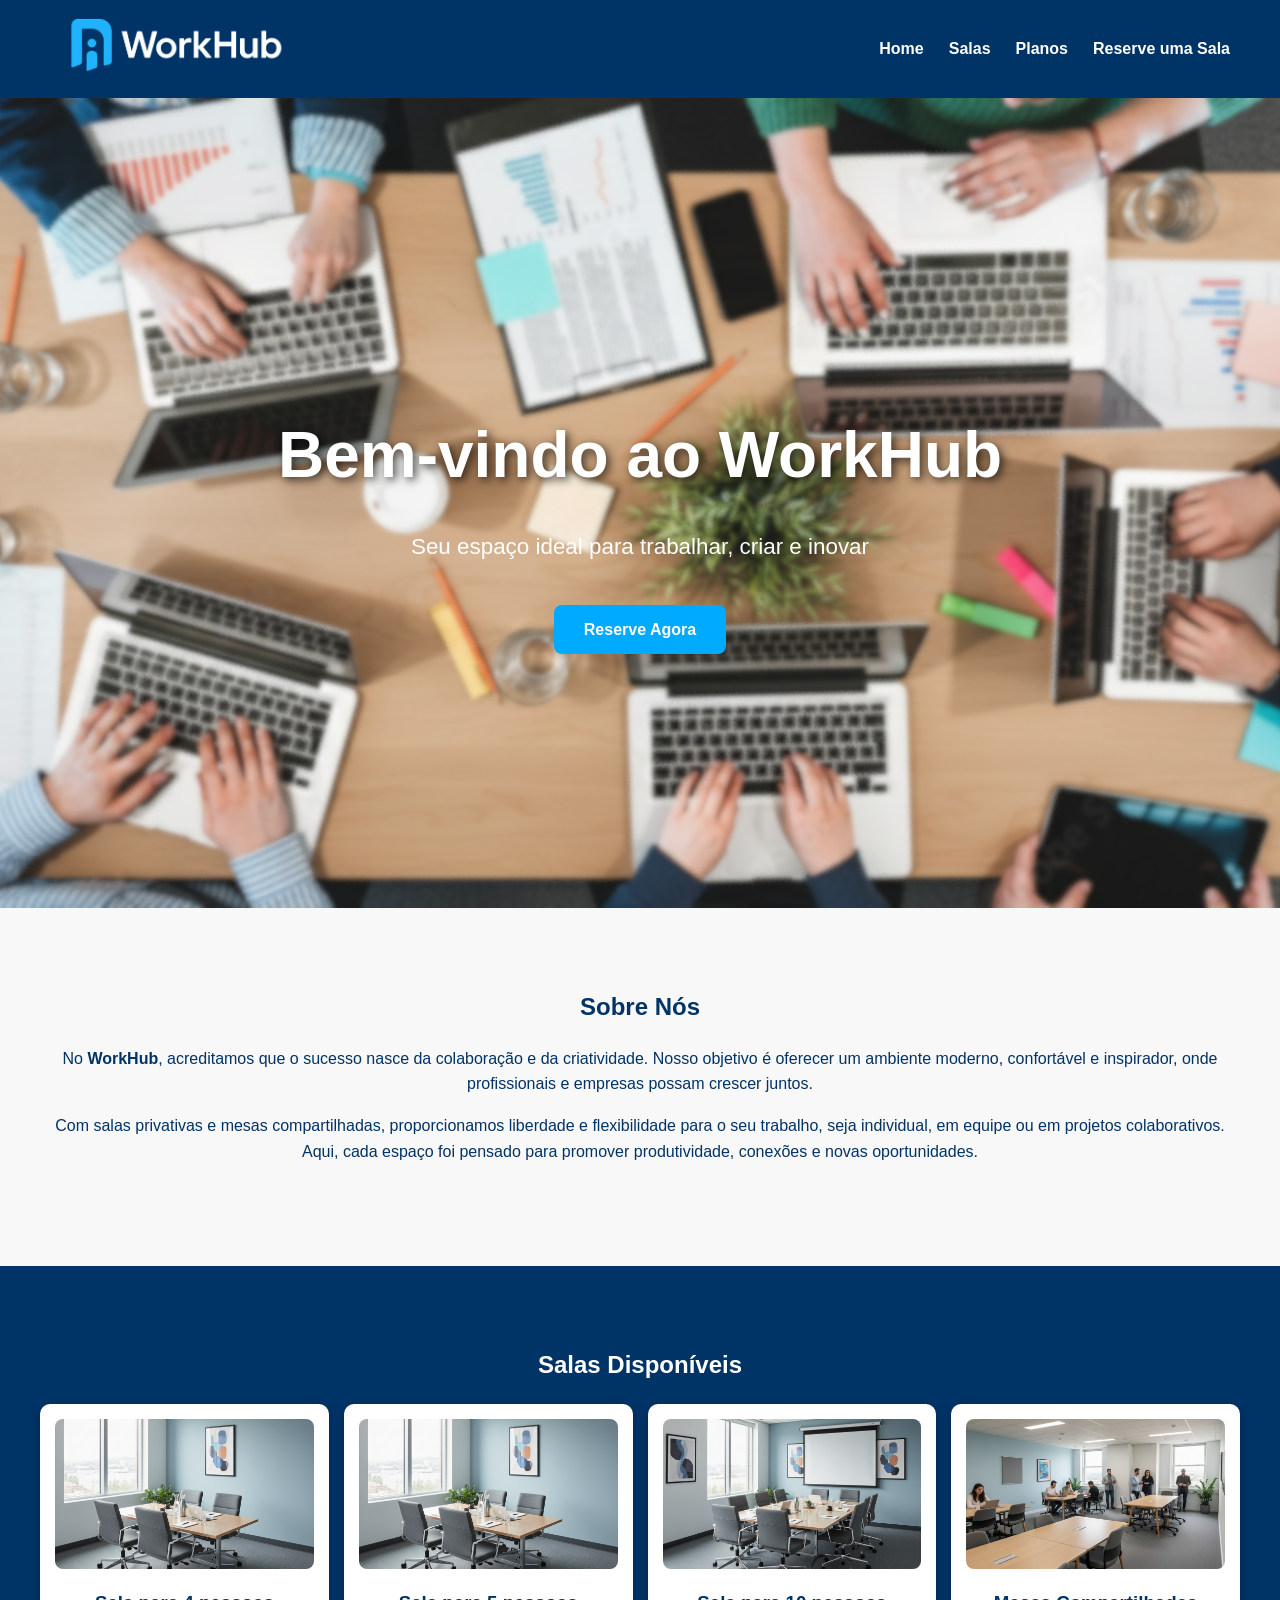
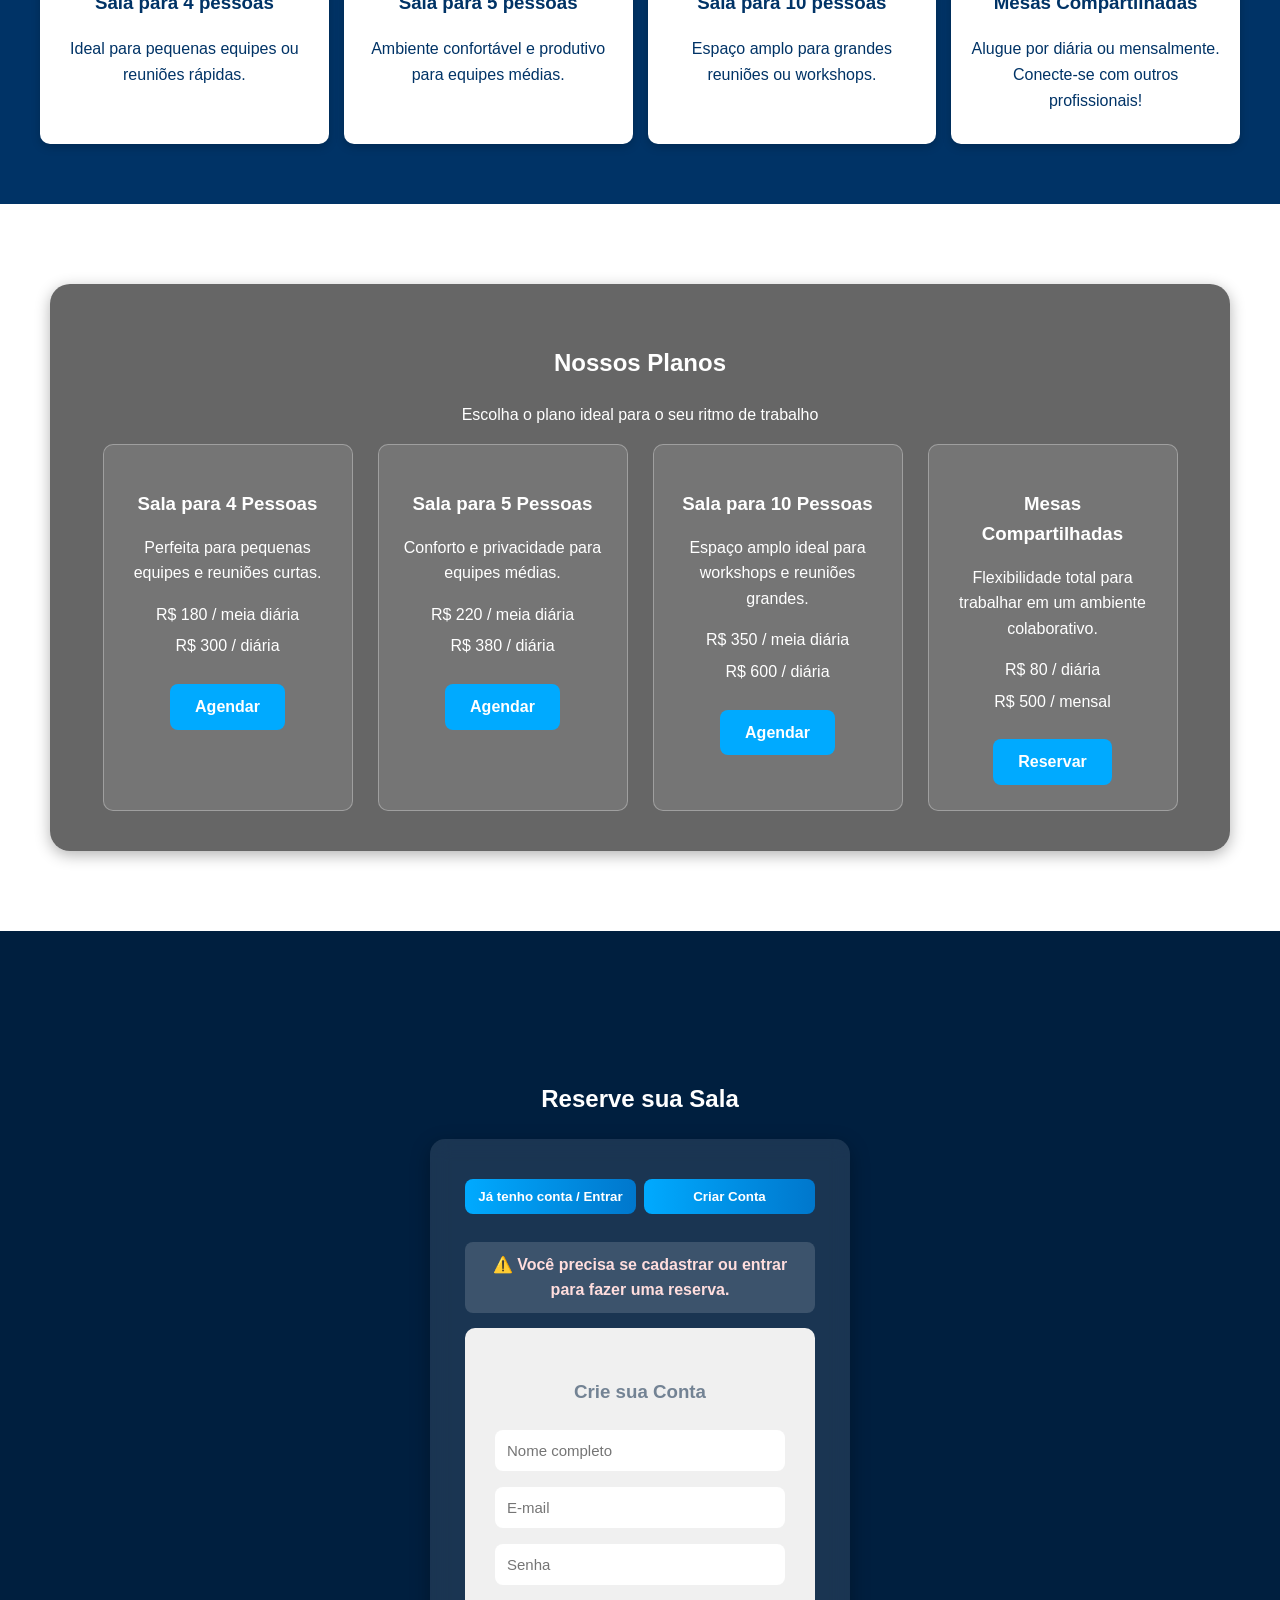
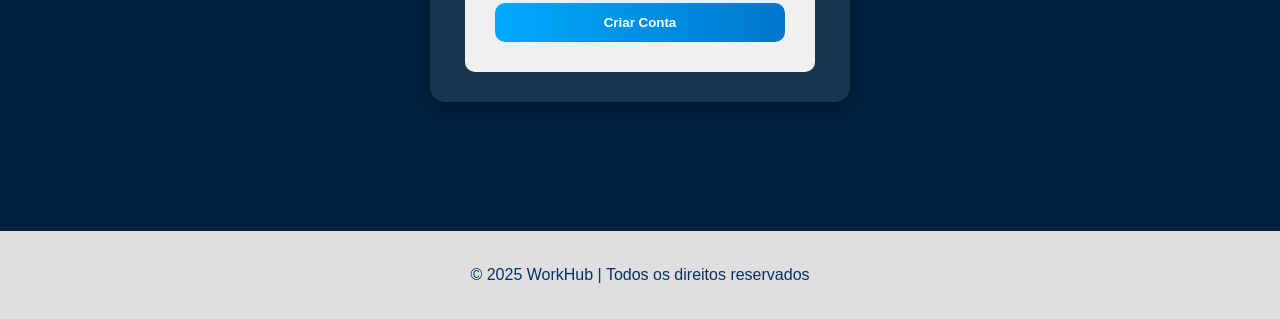
==== frontend/index.html @ e591a660 "wip: almost there broo" ====
<!DOCTYPE html>

<html lang="pt-br">

    <head>
        <meta charset="UTF-8">
        <meta name="viewport" content="width=device-width, initial-scale=1.0">
        <title>WorkHub - Coworking</title>
        <link rel="stylesheet" href="style.css">
    </head>

    <body>
        <!-- Cabeçalho -->
        <header>
            <div class="logo">
                <img src="img/logo_workHub.png" class="logo">
            </div>
            <nav>
                <ul>
                    <li><a href="#home">Home</a></li>
                    <li><a href="#salas">Salas</a></li>
                    <li><a href="#planos">Planos</a></li>
                    <li><a href="#reserva">Reserve uma Sala</a></li>
                </ul>
            </nav>
        </header>

        <!-- Seção Home -->
        <section id="home" class="hero" style="background-image: url('img/capa_workHub.png');">
            <div class="capa">
                <h1>Bem-vindo ao WorkHub</h1>
                <p>Seu espaço ideal para trabalhar, criar e inovar</p>
                <a class="btn btn-abrirmodal">Reserve Agora</a>
            </div>
        </section>

        <!-- Seção Sobre Nós -->
        <section id="sobre" class="section sobre-nos">
            <h2>Sobre Nós</h2>
            <p>
                No <strong>WorkHub</strong>, acreditamos que o sucesso nasce da colaboração e da criatividade. 
                Nosso objetivo é oferecer um ambiente moderno, confortável e inspirador, onde profissionais e empresas 
                possam crescer juntos. 
            </p>
            <p>
                Com salas privativas e mesas compartilhadas, proporcionamos liberdade e flexibilidade para o seu trabalho, 
                seja individual, em equipe ou em projetos colaborativos. Aqui, cada espaço foi pensado para promover 
                produtividade, conexões e novas oportunidades.
            </p> <br/>
        </section>

        <!-- Seção Salas -->
        <section id="salas" class="section">
            <h2>Salas Disponíveis</h2>
            <div class="salas-container">
                <div class="sala">
                    <img src="img/sala_4pessoas.png" alt="Sala para 4 pessoas" class="img-sala"/>
                    <h3>Sala para 4 pessoas</h3>
                    <p>Ideal para pequenas equipes ou reuniões rápidas.</p>
                </div>
                <div class="sala">
                    <img src="img/sala_4pessoas.png" alt="Sala para 5 pessoas" class="img-sala"/>
                    <h3>Sala para 5 pessoas</h3>
                    <p>Ambiente confortável e produtivo para equipes médias.</p>
                </div>
                <div class="sala">
                    <img src="img/sala_10pessoas.png" alt="Sala para 10 pessoas" class="img-sala"/>
                    <h3>Sala para 10 pessoas</h3>
                    <p>Espaço amplo para grandes reuniões ou workshops.</p>
                </div>
                <div class="sala">
                    <img src="img/sala_compartilhada.png" alt="Sala compartilhada" class="img-sala"/>
                    <h3>Mesas Compartilhadas</h3>
                    <p>Alugue por diária ou mensalmente. Conecte-se com outros profissionais!</p>
                </div>
            </div>
        </section>

        <!-- Seção Planos -->
        <section id="planos" class="section">
            <div class="overlay">
                <h2>Nossos Planos</h2>
                <p>Escolha o plano ideal para o seu ritmo de trabalho</p>
                <div class="planos-container">

                    <div class="plano">
                        <h3>Sala para 4 Pessoas</h3>
                        <p>Perfeita para pequenas equipes e reuniões curtas.</p>
                        <ul>
                        
                            <li>R$ 180 / meia diária</li>
                            <li>R$ 300 / diária</li>
                        </ul>
                        <a href="#reserva" class="btn btn-abrirmodal">Agendar</a>
                    </div>

                    <div class="plano">
                        <h3>Sala para 5 Pessoas</h3>
                        <p>Conforto e privacidade para equipes médias.</p>
                        <ul>
                        
                            <li>R$ 220 / meia diária</li>
                            <li>R$ 380 / diária</li>
                        </ul>
                        <a href="#reserva" class="btn btn-abrirmodal">Agendar</a>
                    </div>

                    <div class="plano">
                        <h3>Sala para 10 Pessoas</h3>
                        <p>Espaço amplo ideal para workshops e reuniões grandes.</p>
                        <ul>
                
                            <li>R$ 350 / meia diária</li>
                            <li>R$ 600 / diária</li>
                        </ul>
                        <a href="#reserva" class="btn btn-abrirmodal">Agendar</a>
                    </div>

                    <div class="plano">
                        <h3>Mesas Compartilhadas</h3>
                        <p>Flexibilidade total para trabalhar em um ambiente colaborativo.</p>
                        <ul>
                
                            <li>R$ 80 / diária</li>
                            <li>R$ 500 / mensal</li>
                        </ul>
                        <a href="#reserva" class="btn btn-abrirmodal">Reservar</a>
                    </div>

                </div>
            </div>
        </section>

        <!-- Seção Reserva (substituir a antiga) -->
        <section id="reserva" class="section">
            <h1>Reserve sua Sala</h1>

            <div class="form-container">
                <!-- abas rápidas -->
                <div style="display:flex;gap:8px;justify-content:center;margin-bottom:12px;">
                    <button type="button" id="btn-entrar" class="btn">Já tenho conta / Entrar</button>
                    <button type="button" id="btn-criar-view" class="btn">Criar Conta</button>
                </div>

                <!-- aviso -->
                <p id="aviso" class="alerta">⚠️ Você precisa se cadastrar ou entrar para fazer uma reserva.</p>

                <!-- Formulário de criação (padrão visível) -->
                <form id="form-criar" style="display:block;">
                    <h3>Crie sua Conta</h3>
                    <input type="text" id="nome" placeholder="Nome completo" required>
                    <input type="email" id="email" placeholder="E-mail" required>
                    <input type="password" id="senha" placeholder="Senha" required>
                    <button type="button" class="btn" id="btn-criar">Criar Conta</button>
                </form>

                <!-- Formulário de login (inicialmente oculto) -->
                <form id="form-entrar" style="display:none;">
                    <h3>Entrar</h3>
                    <input type="email" id="login-email" placeholder="E-mail" required>
                    <input type="password" id="login-senha" placeholder="Senha" required>
                    <button type="button" class="btn" id="btn-login">Entrar</button>
                </form>

                <!-- Área de agendamento (inicialmente oculta) -->
                <form id="area-agendamento" style="display:none;margin-top:12px;">
                    <h3>Agendar Sala</h3>
                    <select id="sala-select" required>
                        <option value="">Selecione a sala</option>
                        <option>Sala para 4 pessoas</option>
                        <option>Sala para 5 pessoas</option>
                        <option>Sala para 10 pessoas</option>
                        <option>Mesas Compartilhadas</option>
                    </select>
                    <input type="date" id="data-agenda" required>
                    <input type="time" id="hora-agenda" required>
                    <button type="submit" class="btn" id="btn-agendar">Agendar</button>
                </form>
            </div>
        </section>

        <!-- Modal de Reserva -->
        <div id="modal-reserva">
            
            <div id="modal-square">
                <div id="modal-close">X</div>
                <h2 id="modal-title">Reservar Sala</h1>
                <div id="modal-loading">
                    <div class="loader"></div>
                </div>

                <form id="modal-form">
                    <label for="input-unidade">Unidade:</label>
                    <select type="select" id="input-unidade" required>
                        <option value="">Selecione a unidade</option>
                    </select>

                    <label for="input-sala">Sala:</label>
                    <select type="select" id="input-sala" disabled required>
                        <option value="">Selecione a sala</option>
                    </select>
                    
                    <div id="form-row">
                        <div class="form-item">
                            <label for="input-capacidade">Capacidade:</label>
                            <input type="text" id="input-capacidade" disabled>
                        </div>
                        <div class="form-item">
                            <label for="input-tipo">Tipo:</label>
                            <input type="text" id="input-tipo" disabled>
                        </div>
                    </div>
                
                    <label for="input-data">Data:</label>
                    <input type="date" id="input-data" disabled required>

                    <label for="input-hora">Turno:</label>
                    <select type="select" id="input-hora" disabled required>
                        <option value="manhã">Manhã (06:00h - 12:00h)</option>
                        <option value="tarde">Tarde (13:00h - 18:00h)</option>
                        <option value="full">Dia Inteiro (06:00h - 18:00h)</option>
                    </select>

                    <button type="button" id="verificar-disponibilidade">
                        Verificar disponibilidade
                        <img src="img/search.svg" id="loader-verificar" class="loader-small"/>
                    </button>
                    
                    <button type="button" id="confirmar-reserva" disabled>
                        Confirmar reserva
                        <img src="img/done.svg" id="loader-confirmar" class="loader-small"/>
                    </button>
                </form>

                <div id="modal-pagamento">
                    <div class="aviso-positivo">
                        <h3>Reserva Verificada!</h3>
                        <p>Sua reserva está disponível. Complete o pagamento para finalizar.</p>
                    </div>
                    <p>Por favor, confirme as informações da sua reserva:</p>
                    <ul id="resumo-reserva">
                        <!-- detalhes da reserva serão inseridos aqui -->
                        <li>Unidade: <span id="resumo-unidade"></span></li>
                        <li>Sala: <span id="resumo-sala"></span></li>   
                        <li>Data: <span id="resumo-data"></span></li>
                        <li>Turno: <span id="resumo-turno"></span></li>
                        <li>Preço: R$ <span id="resumo-preco"></span></li>
                    </ul>
                    <p>Para confirmar sua reserva, por favor, escolha a forma de pagamento:</p>
                    <form id="pagamento-form">
                        <h3>Forma de Pagamento</h3>
                        <div id="form-row2">
                            <input type="radio" class="forma-pagamento" id="cartao-credito" name="pagamento" value="cartao-credito" required>
                            <label for="cartao">Cartão de Crédito</label>
                        </div>
                        <div id="form-row2">
                            <input type="radio" class="forma-pagamento" id="cartao-debito" name="pagamento" value="cartao-debito" required>
                            <label for="cartao">Cartão de Débito</label><br>   
                        </div>
                        <div id="form-row2">
                            <input type="radio" class="forma-pagamento" id="pix" name="pagamento" value="pix" required>
                            <label for="pix">PIX</label>
                        </div>
                        <div id="form-row2">
                            <input type="radio" class="forma-pagamento" id="dinheiro" name="pagamento" value="dinheiro" required>
                            <label for="pix">Dinheiro</label>
                        </div>
                        <br>
                        
                        <button type="button" id="confirmar-reserva" disabled>
                            Finalizar Pagamento
                            <img src="img/done.svg" id="loader-confirmar" class="loader-small"/>
                        </button>
                    </form>
                </div>
            </div>
        </div>

        <script src="main.js" crossorigin="anonymous"></script>
        <script src="reserva.js" crossorigin="anonymous"></script>

        <script>
            /* Lógica simples (simulada) - sem backend */
            (function(){
                const formCriar = document.getElementById('form-criar');
                const formEntrar = document.getElementById('form-entrar');

                // abas
                document.getElementById('btn-entrar').addEventListener('click', function(){
                    formCriar.style.display = 'none';
                    formEntrar.style.display = 'block';
                });
                document.getElementById('btn-criar-view').addEventListener('click', function(){
                    formEntrar.style.display = 'none';
                    formCriar.style.display = 'block';
                });
            })();
        </script>
        <!-- Rodapé -->
        <footer>
            <p>© 2025 WorkHub | Todos os direitos reservados</p>
        </footer>
    </body>

</html>
---- frontend/style.css ----
body {
    margin: 0;
    font-family: "Segoe UI", Arial, sans-serif;
    line-height: 1.6;
}


header {
    background-color: #003366;
    color: white;
    display: flex;
    justify-content: space-between;
    align-items: center;
    padding: 15px 50px;
}

header .logo img {
    height: 60px;
}

nav ul {
    list-style: none;
    display: flex;
    gap: 25px;
}

nav a {
    text-decoration: none;
    color: white;
    font-weight: bold;
    transition: 0.3s;
}

nav a:hover {
    color: #66b3ff;
}


.hero {
    height: 80vh;
    background-size: cover;
    background-position: center;
    display: flex;
    align-items: center;
    justify-content: center;
    color: white;
    text-align: center;
    position: relative;
}

.hero .overlay {
    background: rgba(0, 0, 0, 0.6);
    padding: 40px;
    border-radius: 10px;
}


.btn {
    background-color: #003366;
    color: white;
    padding: 10px 20px;
    border-radius: 5px;
    text-decoration: none;
    display: inline-block;
    transition: 0.3s;
    margin-top: 10px;
}

.btn:hover {
    background-color: #0055a5;
}


.section {
    padding: 60px 20px;
    text-align: center;
}


#sobre {
    background-color: #f8f8f8;
    color: #003366;
    padding: 60px 40px;
}

#salas {
    background-color: #003366;
    color: white;
}

.salas-container {
    display: flex;
    gap: 20px;
    flex-wrap: wrap;
    justify-content: center;
}

.sala {
    background-color: white;
    color: #003366;
    border-radius: 10px;
    padding: 20px;
    width: 250px;
    box-shadow: 0 3px 10px rgba(0, 0, 0, 0.2);
}

.img-placeholder {
    background-color: #ccc;
    height: 150px;
    border-radius: 8px;
    margin-bottom: 10px;
}


#planos {
    position: relative;
    background-image: url('img/img_01_workHub.jpg');
    background-size: cover;
    background-position: center;
    background-attachment: fixed;
    color: white;
}

#planos .overlay {
    background: rgba(156, 150, 150, 0.6);
    padding: 60px 20px;
    border-radius: 5px;
}

.planos-container {
    display: flex;
    gap: 20px;
    justify-content: center;
    flex-wrap: wrap;
}

.plano {
    background-color: rgba(255, 255, 255, 0.1);
    border: 1px solid rgba(255, 255, 255, 0.3);
    border-radius: 10px;
    padding: 20px;
    width: 250px;
    transition: 0.3s;
}

.plano:hover {
    background-color: rgba(255, 255, 255, 0.2);
    transform: scale(1.05);
}


.form-container {
    display: flex;
    justify-content: center;
}

form {
    background-color: #f0f0f0;
    padding: 30px;
    border-radius: 10px;
    width: 300px;
}

form input,
form select {
    width: 100%;
    padding: 8px;
    margin: 8px 0;
    border-radius: 5px;
    border: 1px solid #ccc;
}


footer {
    background-color: rgb(224, 222, 222);
    color:#003366;
    text-align: center;
    padding: 15px 0;
}
#reserva{
    background-color:#003366;
}
h1 {
  color: white;
}

.hero {
    height: 90vh;
    background-size: cover;
    background-position: center;
    position: relative;
    display: flex;
    align-items: center;
    justify-content: center;
    text-align: center;
}

.capa {
    color: white;
    padding: 60px;
    border-radius: 15px;
}

.capa h1 {
    font-size: 4em; 
    font-weight: 700;
    margin-bottom: 20px;
    text-shadow: 3px 3px 10px rgba(0, 0, 0, 0.7);
}

.capa p {
    font-size: 1.4em;
    margin-bottom: 30px;
}

.capa .btn {
    background-color: #00aaff;
    color: white;
    padding: 12px 30px;
    border-radius: 8px;
    text-decoration: none;
    font-weight: bold;
    transition: 0.3s;
}

.capa .btn:hover {
    background-color: #0088cc;
}

.capa .btn:hover {
    background-color: #0055a5;
}
.salas-container {
    display: flex;
    justify-content: space-around;
    align-items: stretch;
    gap: 15px;
    flex-wrap: nowrap; 
    width: 100%;
    max-width: 1200px;
    margin: 0 auto;
}

.sala {
    background-color: white;
    color: #003366;
    border-radius: 10px;
    padding: 15px;
    width: 22%; 
    box-shadow: 0 3px 10px rgba(0, 0, 0, 0.2);
    text-align: center;
    transition: transform 0.3s, box-shadow 0.3s;
}

.sala:hover {
    transform: translateY(-5px);
    box-shadow: 0 6px 15px rgba(0, 0, 0, 0.3);
}

.img-sala {
    width: 100%;
    height: 150px;
    object-fit: cover;
    border-radius: 8px;
    margin-bottom: 10px;
    display: block;
}
#planos {
    background-image: url('img/img_01_workHub.jpg');
    background-size: cover;
    background-position: center;
    color: white;
    text-align: center;
    padding: 80px 0;
}

#planos .overlay {
    background: rgba(0, 0, 0, 0.6);
    padding: 60px 0;
}

.planos-container {
    display: flex;
    justify-content: center;
    align-items: stretch;
    gap: 25px;
    max-width: 1200px;
    margin: 0 auto;
    flex-wrap: nowrap; 
    overflow: hidden;
}

.plano {
    background-color: rgba(255, 255, 255, 0.1);
    border: 1px solid rgba(255, 255, 255, 0.3);
    border-radius: 10px;
    padding: 25px;
    width: 22%; 
    min-width: 250px;
    box-sizing: border-box;
    transition: 0.3s;
}

.plano:hover {
    transform: scale(1.05);
    background-color: rgba(255, 255, 255, 0.2);
}

.plano h3 {
    margin-bottom: 10px;
}

.plano ul {
    list-style: none;
    padding: 0;
    margin: 15px 0;
}

.plano ul li {
    margin: 6px 0;
    font-weight: 500;
}

.plano .btn {
    background-color: #00aaff;
    color: white;
    padding: 10px 25px;
    border-radius: 8px;
    text-decoration: none;
    font-weight: bold;
    transition: 0.3s;
    display: inline-block;
}

.plano .btn:hover {
    background-color: #0088cc;
}

#planos .overlay {
    max-width: 1100px;     
    margin: 0 auto;        
    border-radius: 20px;
    box-shadow: 0 4px 15px rgba(0, 0, 0, 0.3);
    padding: 40px;        
}

#reserva {
    background-color: #003366;
    color: white;
    text-align: center;
    padding: 60px 20px;
}

.form-container {
    display: flex;
    flex-direction: column;
    align-items: center;
    max-width: 360px;
    margin: 0 auto;
}


.form-container > div {
    display: flex;
    gap: 10px;
    justify-content: center;
    margin-bottom: 15px;
}

#btn-entrar,
#btn-criar-view {
    background-color: #00aaff;
    border: none;
    color: #fff;
    font-weight: bold;
    border-radius: 6px;
    padding: 8px 16px;
    cursor: pointer;
    transition: 0.3s;
}

#btn-entrar:hover,
#btn-criar-view:hover {
    background-color: #0088cc;
}

#aviso {
    background-color: rgba(255, 255, 255, 0.12);
    color: #ffdddd;
    border-radius: 6px;
    padding: 8px;
    margin-bottom: 15px;
    font-weight: 600;
    text-align: center;
    width: 100%;
}

#reserva {
  background-color: #001f3f;
  color: white;
  text-align: center;
  padding: 80px 20px;

  display: flex;
  flex-direction: column;
  justify-content: center;
  align-items: center;
  min-height: 100vh; 
  box-sizing: border-box;
}

#reserva h2 {
  margin-bottom: 25px;
  font-size: 28px;
  font-weight: bold;
  color: #ffffff;
}

#reserva .form-container {
  background: rgba(255, 255, 255, 0.1);
  backdrop-filter: blur(10px);
  border-radius: 15px;
  padding: 30px 35px;
  max-width: 420px;
  width: 100%;
  box-shadow: 0 6px 20px rgba(0, 0, 0, 0.3);
  display: flex;
  flex-direction: column;
  align-items: center;
  box-sizing: border-box;
}

#reserva .form-container > * {
  width: 100%;
  box-sizing: border-box;
}

#reserva .form-container > div {
  display: flex;
  justify-content: space-between;
  gap: 10px;
  margin-bottom: 15px;
}

#reserva .form-container > div button {
  flex: 1;
  background-color: #00aaff;
  border: none;
  color: #fff;
  font-weight: bold;
  padding: 10px;
  border-radius: 8px;
  cursor: pointer;
  transition: 0.3s;
}

#reserva .form-container > div button:hover {
  background-color: #0088cc;
}

#reserva #aviso {
  background-color: rgba(255, 255, 255, 0.15);
  color: #ffdddd;
  border-radius: 8px;
  padding: 10px;
  font-weight: 600;
  text-align: center;
  margin-bottom: 15px;
}


#reserva form {
  width: 100%;
  display: flex;
  flex-direction: column;
  gap: 10px;
  text-align: left;
}

#reserva input,
#reserva select {
  width: 100%;
  padding: 12px;
  border-radius: 8px;
  border: none;
  font-size: 15px;
  box-sizing: border-box;
}

#reserva button.btn {
  width: 100%;
  background: linear-gradient(90deg, #00aaff, #0077cc);
  color: white;
  border: none;
  border-radius: 10px;
  padding: 12px;
  font-weight: bold;
  cursor: pointer;
  transition: transform 0.2s, background 0.3s;
}

#reserva button.btn:hover {
  transform: scale(1.03);
  background: linear-gradient(90deg, #0099dd, #005fa3);
}

#reserva .form-container form h3 {
  text-align: center !important;
  color:#001f3f85 !important;
  margin-bottom: 15px;
  font-weight: 600;
}

/* modal */

#modal-reserva {
    background-color: rgba(0, 0, 0, 0.5);
    position: fixed;
    top: 0;
    width: 100%;
    height: 100%;
    display: flex;
    justify-content: center;
    align-content: center;
    flex-wrap: wrap;
    display: none;
}

#modal-square {
    background-color: white;
    width: 600px;
    padding: 15px 20px;
    border-radius: 10px;
    box-shadow: 0 4px 15px rgba(0, 0, 0, 0.3);
    display: flex;
    flex-direction: column;
    gap: 15px;
}

#modal-loading {
  display: flex;
  justify-content: center;
  align-items: center;
  height: 100px;
}

.loader {
  border: 8px solid #f3f3f3;      
  border-top: 8px solid #3498db;   
  border-radius: 50%;             
  width: 60px;                  
  height: 60px;
  animation: spin 1s linear infinite;
}

@keyframes spin {
  0% { transform: rotate(0deg); }
  100% { transform: rotate(360deg); }
}

#modal-form {
    display: none;
    background-color: white;
    width: 100%;
    padding: 0px;
    margin: 0px;
}

input[type="date"] {
  width: 100%;          /* ocupa toda a largura do container */
  box-sizing: border-box; /* inclui padding e borda dentro do width */
  padding: 8px;          /* ajuste conforme seu design */
  font-size: 14px;
}

#modal-title {
    color: black;
    text-align: center;
    margin: 0;
}

input:disabled, select:disabled {
  background-color: #eee;   /* cor de fundo */
  color: #888;              /* cor do texto */
  border: 1px solid #ccc;   /* borda diferenciada */
  cursor: not-allowed;      /* cursor de bloqueio */
}

#verificar-disponibilidade {
    background-color: #c7a900;
    display: flex;
    justify-content: center;
    color: white;
    padding: 10px;
    border: none;
    border-radius: 5px;
    width: 100%;
    font-weight: bold;
    cursor: pointer;
    transition: 0.3s;
    margin-bottom: 10px;
}

#loader-verificar {
    height: 16px;
    margin: 0 0 0 5px;
}

#loader-confirmar {
    height: 16px;
    margin: 0 0 0 5px;
}

#confirmar-reserva {
    background-color: #28a745;
    display: flex;
    justify-content: center;
    color: white;
    padding: 10px;
    border: none;
    border-radius: 5px;
    width: 100%;
    font-weight: bold;
    cursor: pointer;
    transition: 0.3s;
}

#confirmar-reserva:disabled {
    background-color: #94d3a2;
    cursor: not-allowed;
}

#form-row {
    display: flex;
    column-gap: 5px;
}
.form-item input{
  width: 100%;       /* Faz o input ocupar toda a largura disponível */
  box-sizing: border-box; /* Inclui padding/borda no cálculo da largura */
}

.form-item {
    flex: 1;            /* Faz o item crescer igualmente */
}

#modal-pagamento {
    display: none;
    background-color: white;
    width: 100%;
    padding: 0px;
    margin: 0px;
}

#pagamento-form {
    padding: 10px 20px;
    width: 100%;
    box-sizing: border-box;
}

#pagamento-form h3 {
    margin-bottom: 15px;
    font-weight: 600;
}

.formato-pagamento {
    width: auto !important;
}

input[type="radio"] {
    width: auto;
    margin-right: 8px;
}

.aviso-positivo {
    border: 2px solid rgb(26, 202, 26);
    border-radius: 10px;
    background-color: #daffbc;
    color: green;
    padding: 12px;
}
.aviso-positivo h3{
    padding: 0px;
    margin: 0;
}
.aviso-positivo p{
    padding: 0px;
    margin: 0;
}
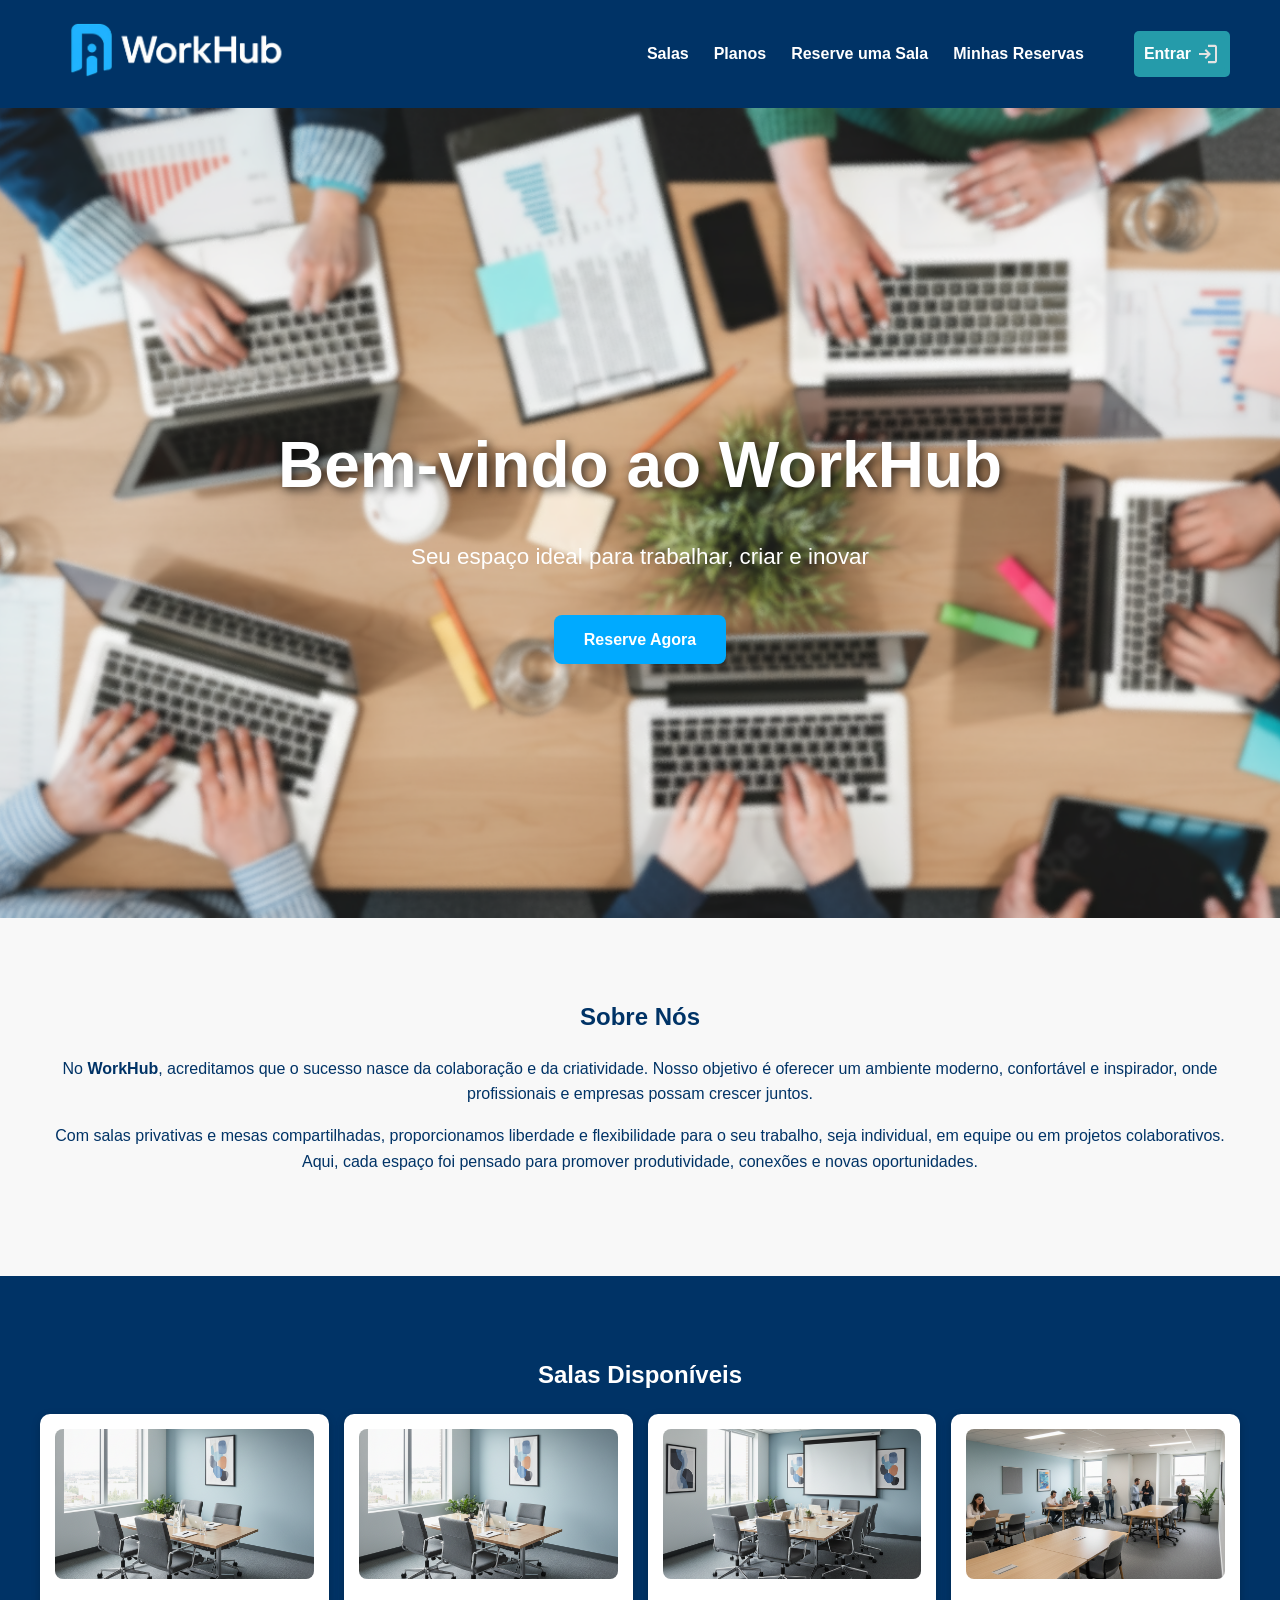
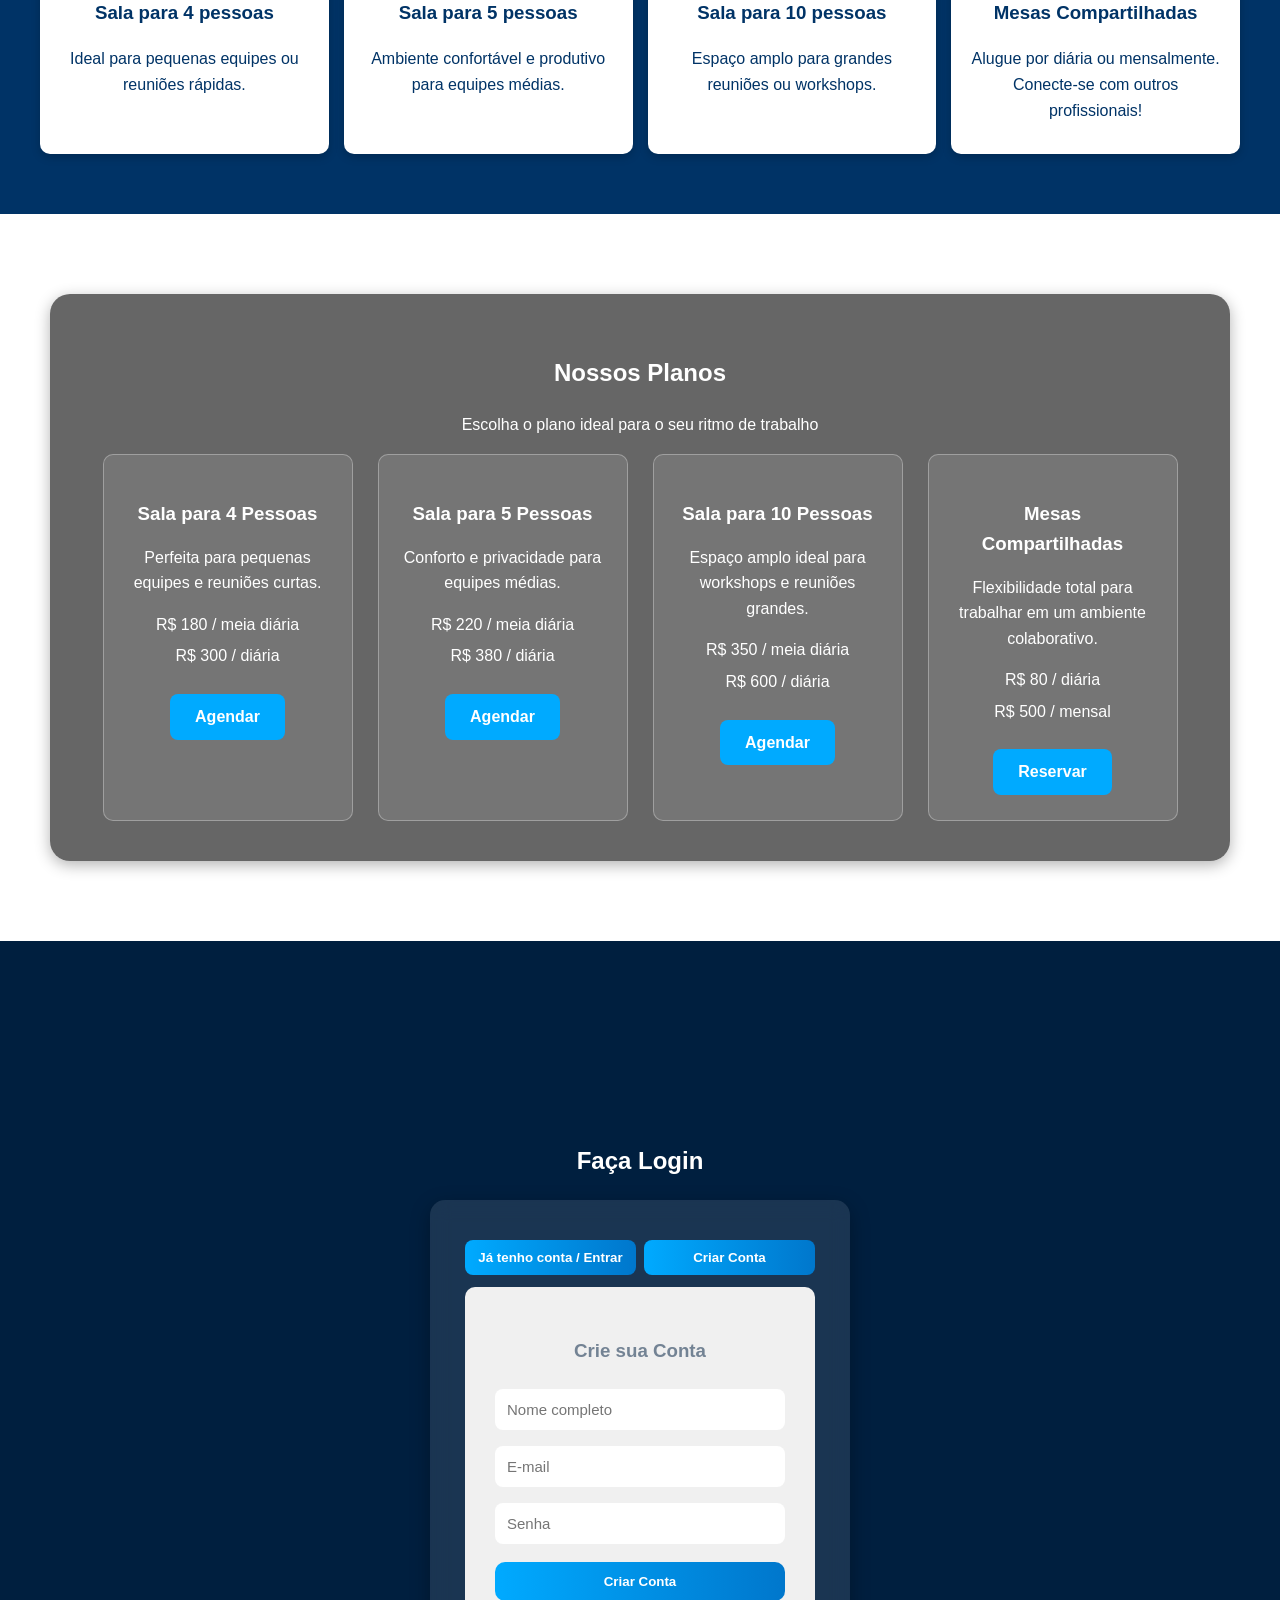
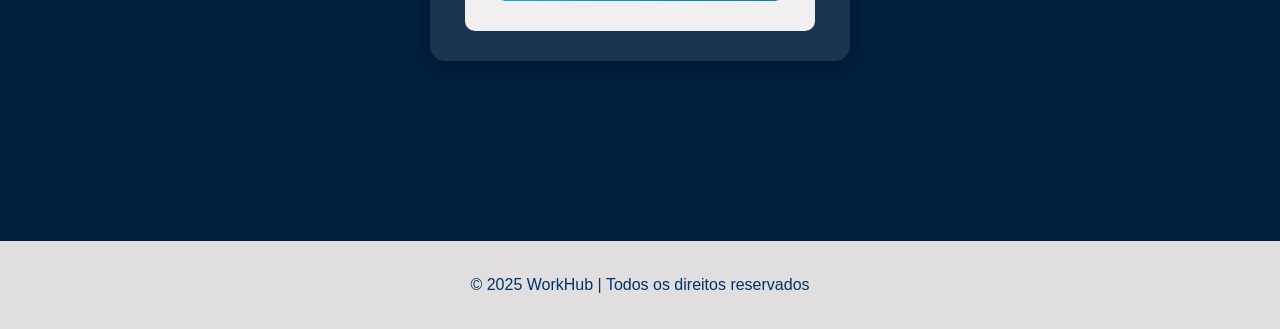
==== commit 3c085ece: "wipp" ====
--- a/frontend/index.html
+++ b/frontend/index.html
@@ -12,15 +12,29 @@
     <body>
         <!-- Cabeçalho -->
         <header>
-            <div class="logo">
-                <img src="img/logo_workHub.png" class="logo">
-            </div>
+            <a href="index.html">
+                <div class="logo">
+                    <img src="img/logo_workHub.png" class="logo">
+                </div>
+            </a>
             <nav>
                 <ul>
-                    <li><a href="#home">Home</a></li>
                     <li><a href="#salas">Salas</a></li>
                     <li><a href="#planos">Planos</a></li>
                     <li><a href="#reserva">Reserve uma Sala</a></li>
+                    <li><a id="minhas-reservas" href="minhas-reservas.html">Minhas Reservas</a></li>
+                    <li>
+                        <a id="sair">
+                            Sair
+                            <img src="img/exit.svg">
+                        </a>
+                    </li>
+                    <li id="entrar">
+                        <a onclick="irParaLogin2()" id="entrar">
+                            Entrar
+                            <img src="img/enter.svg">
+                        </a>
+                    </li>
                 </ul>
             </nav>
         </header>
@@ -91,7 +105,7 @@
                             <li>R$ 180 / meia diária</li>
                             <li>R$ 300 / diária</li>
                         </ul>
-                        <a href="#reserva" class="btn btn-abrirmodal">Agendar</a>
+                        <a class="btn btn-abrirmodal">Agendar</a>
                     </div>
 
                     <div class="plano">
@@ -102,7 +116,7 @@
                             <li>R$ 220 / meia diária</li>
                             <li>R$ 380 / diária</li>
                         </ul>
-                        <a href="#reserva" class="btn btn-abrirmodal">Agendar</a>
+                        <a class="btn btn-abrirmodal">Agendar</a>
                     </div>
 
                     <div class="plano">
@@ -113,7 +127,7 @@
                             <li>R$ 350 / meia diária</li>
                             <li>R$ 600 / diária</li>
                         </ul>
-                        <a href="#reserva" class="btn btn-abrirmodal">Agendar</a>
+                        <a class="btn btn-abrirmodal">Agendar</a>
                     </div>
 
                     <div class="plano">
@@ -124,7 +138,7 @@
                             <li>R$ 80 / diária</li>
                             <li>R$ 500 / mensal</li>
                         </ul>
-                        <a href="#reserva" class="btn btn-abrirmodal">Reservar</a>
+                        <a class="btn btn-abrirmodal">Reservar</a>
                     </div>
 
                 </div>
@@ -133,7 +147,7 @@
 
         <!-- Seção Reserva (substituir a antiga) -->
         <section id="reserva" class="section">
-            <h1>Reserve sua Sala</h1>
+            <h1>Faça Login</h1>
 
             <div class="form-container">
                 <!-- abas rápidas -->
@@ -176,6 +190,7 @@
                     <input type="time" id="hora-agenda" required>
                     <button type="submit" class="btn" id="btn-agendar">Agendar</button>
                 </form>
+                <p id="nao-encontrado" class="alerta">O usuário não foi encontrado, verifique se o usuário e/ou senha estão corretos.</p>
             </div>
         </section>
 
--- a/frontend/style.css
+++ b/frontend/style.css
@@ -23,6 +23,8 @@
     list-style: none;
     display: flex;
     gap: 25px;
+    /* height: 30px; */
+    align-items: center;
 }
 
 nav a {
@@ -394,6 +396,7 @@
     font-weight: 600;
     text-align: center;
     width: 100%;
+    display: none;
 }
 
 #reserva {
@@ -686,4 +689,55 @@
 .aviso-positivo p{
     padding: 0px;
     margin: 0;
+}
+
+.btn-abrirmodal:hover {
+    cursor: pointer;
+}
+
+#aviso {
+    display: none;
+}
+
+#sair {
+    background-color: rgb(151, 25, 25);
+    padding: 5px 12px;
+    border-radius: 5px;
+    height: 100%;
+    box-sizing: border-box;
+    display: flex; 
+    gap: 10px;
+    display: none;
+}
+
+#sair:hover {
+    cursor: pointer;
+    color: white;
+}
+
+#entrar {
+    background-color: rgb(37, 155, 170);
+    padding: 5px 5px;
+    border-radius: 5px;
+    height: 100%;
+    box-sizing: border-box;
+    display: flex; 
+    gap: 5px;
+}
+
+#entrar:hover {
+    cursor: pointer;
+    color: white;
+}
+
+#nao-encontrado {
+    background-color: rgba(255, 255, 255, 0.12);
+    color: #ffdddd;
+    border-radius: 6px;
+    padding: 8px;
+    font-weight: 600;
+    text-align: center;
+    width: 100%;
+    display: none;
+    margin: 12px 0px 0px 0px;
 }
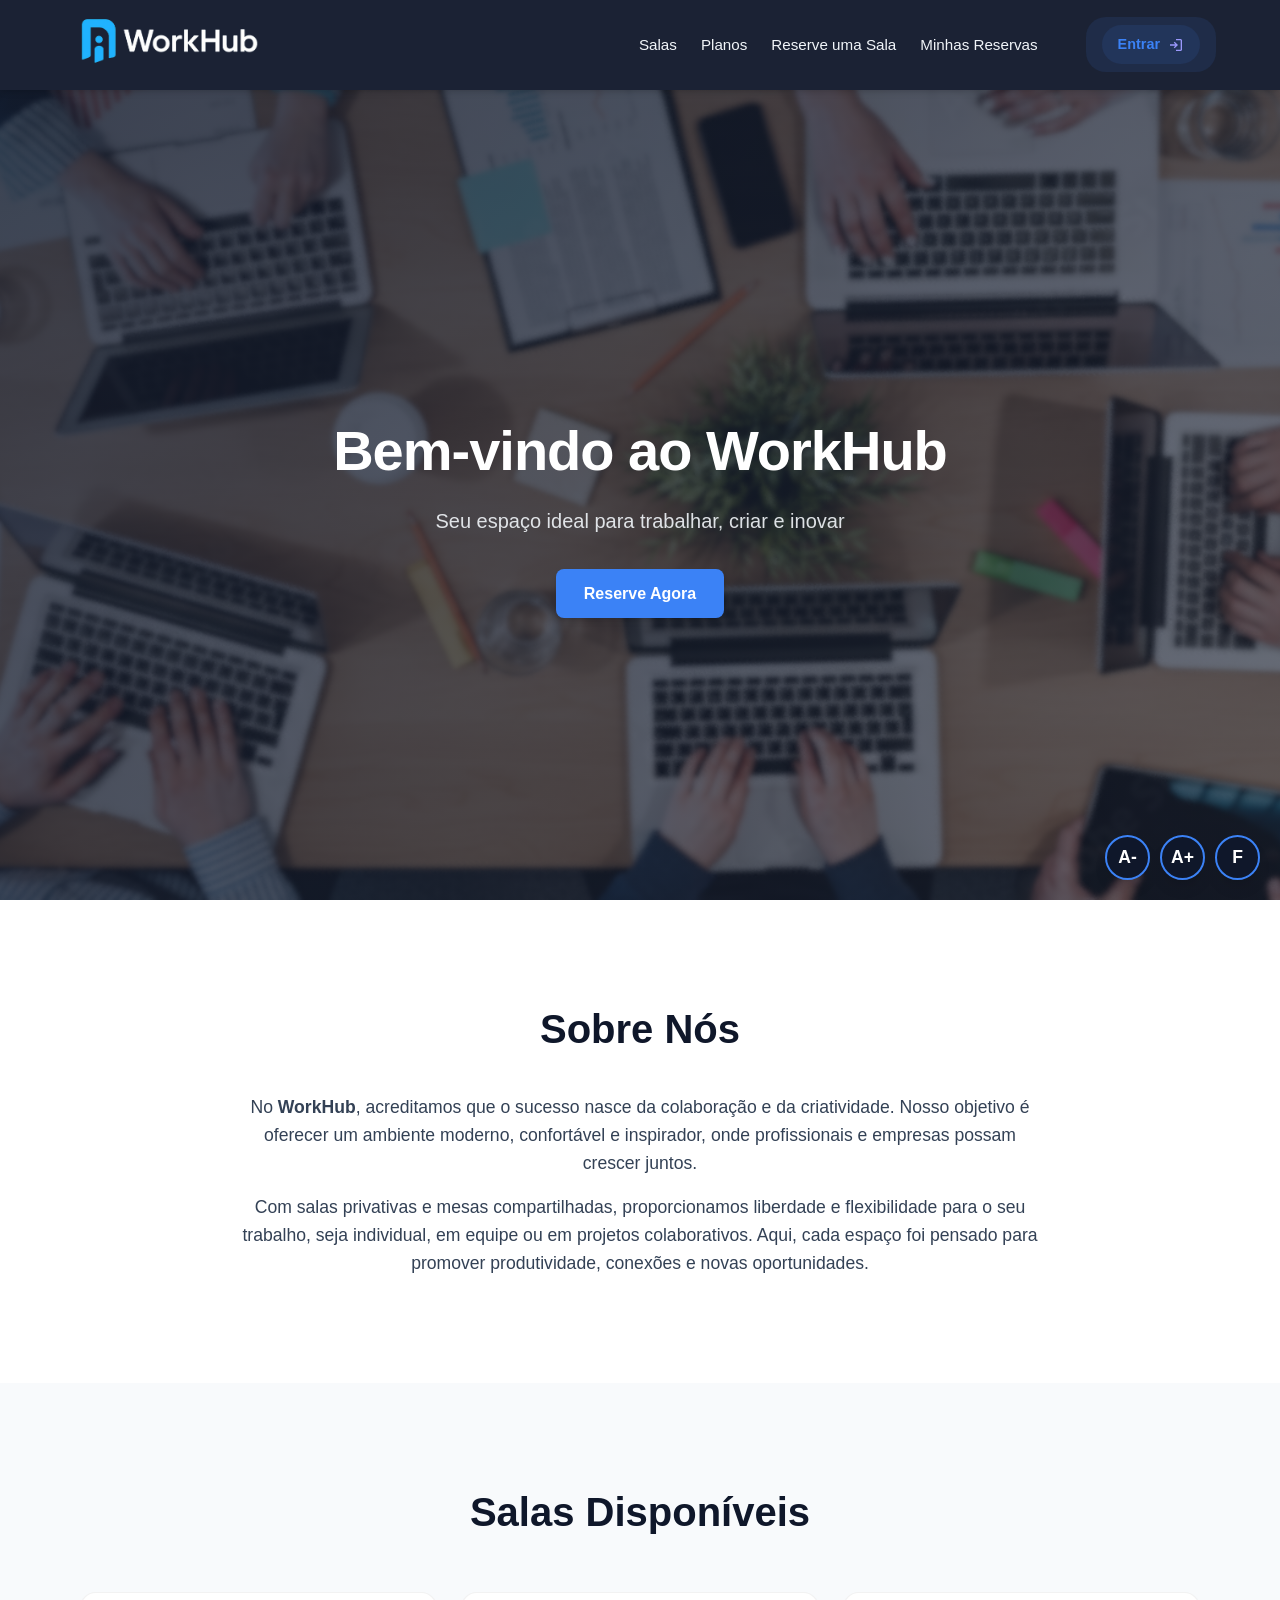
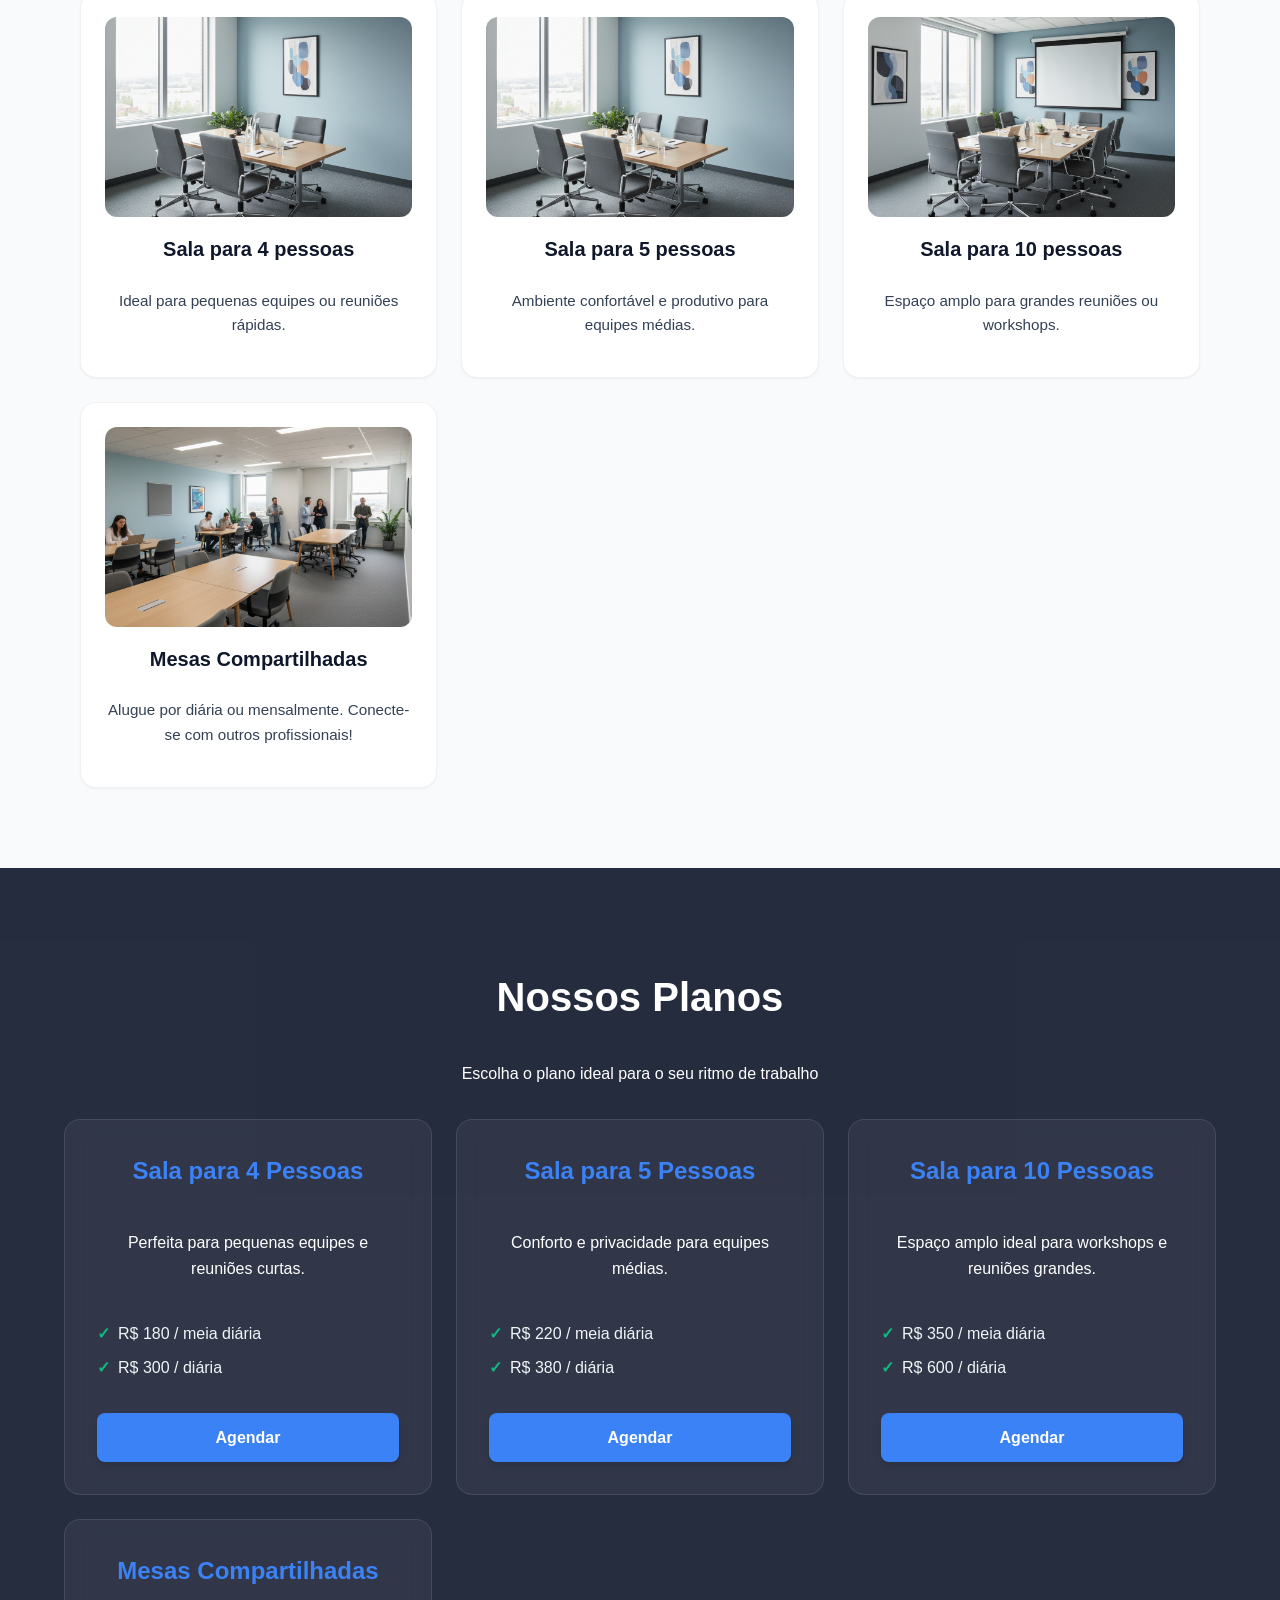
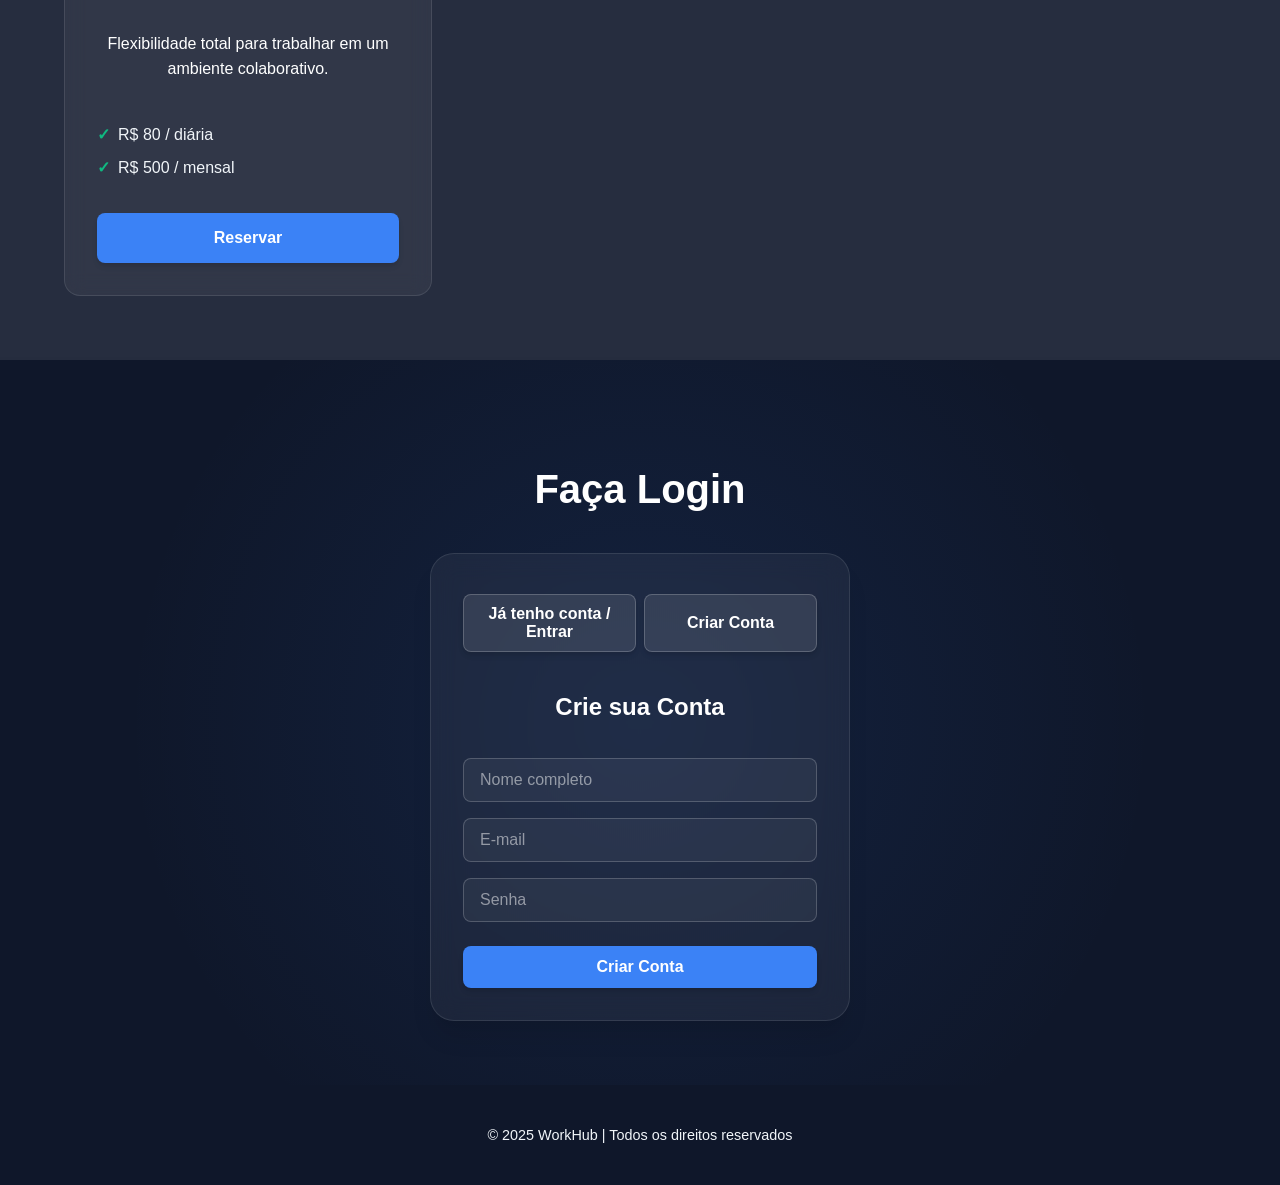
==== commit 332e51be: "." ====
--- a/frontend/index.html
+++ b/frontend/index.html
@@ -2,204 +2,205 @@
 
 <html lang="pt-br">
 
-    <head>
-        <meta charset="UTF-8">
-        <meta name="viewport" content="width=device-width, initial-scale=1.0">
-        <title>WorkHub - Coworking</title>
-        <link rel="stylesheet" href="style.css">
-    </head>
-
-    <body>
-        <!-- Cabeçalho -->
-        <header>
-            <a href="index.html">
-                <div class="logo">
-                    <img src="img/logo_workHub.png" class="logo">
-                </div>
-            </a>
-            <nav>
-                <ul>
-                    <li><a href="#salas">Salas</a></li>
-                    <li><a href="#planos">Planos</a></li>
-                    <li><a href="#reserva">Reserve uma Sala</a></li>
-                    <li><a id="minhas-reservas" href="minhas-reservas.html">Minhas Reservas</a></li>
-                    <li>
-                        <a id="sair">
-                            Sair
-                            <img src="img/exit.svg">
-                        </a>
-                    </li>
-                    <li id="entrar">
-                        <a onclick="irParaLogin2()" id="entrar">
-                            Entrar
-                            <img src="img/enter.svg">
-                        </a>
-                    </li>
-                </ul>
-            </nav>
-        </header>
-
-        <!-- Seção Home -->
-        <section id="home" class="hero" style="background-image: url('img/capa_workHub.png');">
-            <div class="capa">
-                <h1>Bem-vindo ao WorkHub</h1>
-                <p>Seu espaço ideal para trabalhar, criar e inovar</p>
-                <a class="btn btn-abrirmodal">Reserve Agora</a>
-            </div>
-        </section>
-
-        <!-- Seção Sobre Nós -->
-        <section id="sobre" class="section sobre-nos">
-            <h2>Sobre Nós</h2>
-            <p>
-                No <strong>WorkHub</strong>, acreditamos que o sucesso nasce da colaboração e da criatividade. 
-                Nosso objetivo é oferecer um ambiente moderno, confortável e inspirador, onde profissionais e empresas 
-                possam crescer juntos. 
-            </p>
-            <p>
-                Com salas privativas e mesas compartilhadas, proporcionamos liberdade e flexibilidade para o seu trabalho, 
-                seja individual, em equipe ou em projetos colaborativos. Aqui, cada espaço foi pensado para promover 
-                produtividade, conexões e novas oportunidades.
-            </p> <br/>
-        </section>
-
-        <!-- Seção Salas -->
-        <section id="salas" class="section">
-            <h2>Salas Disponíveis</h2>
-            <div class="salas-container">
-                <div class="sala">
-                    <img src="img/sala_4pessoas.png" alt="Sala para 4 pessoas" class="img-sala"/>
-                    <h3>Sala para 4 pessoas</h3>
-                    <p>Ideal para pequenas equipes ou reuniões rápidas.</p>
-                </div>
-                <div class="sala">
-                    <img src="img/sala_4pessoas.png" alt="Sala para 5 pessoas" class="img-sala"/>
-                    <h3>Sala para 5 pessoas</h3>
-                    <p>Ambiente confortável e produtivo para equipes médias.</p>
-                </div>
-                <div class="sala">
-                    <img src="img/sala_10pessoas.png" alt="Sala para 10 pessoas" class="img-sala"/>
-                    <h3>Sala para 10 pessoas</h3>
-                    <p>Espaço amplo para grandes reuniões ou workshops.</p>
-                </div>
-                <div class="sala">
-                    <img src="img/sala_compartilhada.png" alt="Sala compartilhada" class="img-sala"/>
+<head>
+    <meta charset="UTF-8">
+    <meta name="viewport" content="width=device-width, initial-scale=1.0">
+    <title>WorkHub - Coworking</title>
+    <link rel="stylesheet" href="style.css">
+</head>
+
+<body>
+    <!-- Cabeçalho -->
+    <header>
+        <a href="index.html">
+            <div class="logo">
+                <img src="img/logo_workHub.png" class="logo">
+            </div>
+        </a>
+        <nav>
+            <ul>
+                <li><a href="#salas">Salas</a></li>
+                <li><a href="#planos">Planos</a></li>
+                <li><a href="#reserva">Reserve uma Sala</a></li>
+                <li><a id="minhas-reservas" href="minhas-reservas.html">Minhas Reservas</a></li>
+                <li>
+                    <a id="sair">
+                        Sair
+                        <img src="img/exit.svg">
+                    </a>
+                </li>
+                <li id="entrar">
+                    <a onclick="irParaLogin2()" id="entrar">
+                        Entrar
+                        <img src="img/enter.svg">
+                    </a>
+                </li>
+            </ul>
+        </nav>
+    </header>
+
+    <!-- Seção Home -->
+    <section id="home" class="hero" style="background-image: url('img/capa_workHub.png');">
+        <div class="capa">
+            <h1>Bem-vindo ao WorkHub</h1>
+            <p>Seu espaço ideal para trabalhar, criar e inovar</p>
+            <a class="btn btn-abrirmodal">Reserve Agora</a>
+        </div>
+    </section>
+
+    <!-- Seção Sobre Nós -->
+    <section id="sobre" class="section sobre-nos">
+        <h2>Sobre Nós</h2>
+        <p>
+            No <strong>WorkHub</strong>, acreditamos que o sucesso nasce da colaboração e da criatividade.
+            Nosso objetivo é oferecer um ambiente moderno, confortável e inspirador, onde profissionais e empresas
+            possam crescer juntos.
+        </p>
+        <p>
+            Com salas privativas e mesas compartilhadas, proporcionamos liberdade e flexibilidade para o seu trabalho,
+            seja individual, em equipe ou em projetos colaborativos. Aqui, cada espaço foi pensado para promover
+            produtividade, conexões e novas oportunidades.
+        </p> <br />
+    </section>
+
+    <!-- Seção Salas -->
+    <section id="salas" class="section">
+        <h2>Salas Disponíveis</h2>
+        <div class="salas-container">
+            <div class="sala">
+                <img src="img/sala_4pessoas.png" alt="Sala para 4 pessoas" class="img-sala" />
+                <h3>Sala para 4 pessoas</h3>
+                <p>Ideal para pequenas equipes ou reuniões rápidas.</p>
+            </div>
+            <div class="sala">
+                <img src="img/sala_4pessoas.png" alt="Sala para 5 pessoas" class="img-sala" />
+                <h3>Sala para 5 pessoas</h3>
+                <p>Ambiente confortável e produtivo para equipes médias.</p>
+            </div>
+            <div class="sala">
+                <img src="img/sala_10pessoas.png" alt="Sala para 10 pessoas" class="img-sala" />
+                <h3>Sala para 10 pessoas</h3>
+                <p>Espaço amplo para grandes reuniões ou workshops.</p>
+            </div>
+            <div class="sala">
+                <img src="img/sala_compartilhada.png" alt="Sala compartilhada" class="img-sala" />
+                <h3>Mesas Compartilhadas</h3>
+                <p>Alugue por diária ou mensalmente. Conecte-se com outros profissionais!</p>
+            </div>
+        </div>
+    </section>
+
+    <!-- Seção Planos -->
+    <section id="planos" class="section">
+        <div class="overlay">
+            <h2>Nossos Planos</h2>
+            <p>Escolha o plano ideal para o seu ritmo de trabalho</p>
+            <div class="planos-container">
+
+                <div class="plano">
+                    <h3>Sala para 4 Pessoas</h3>
+                    <p>Perfeita para pequenas equipes e reuniões curtas.</p>
+                    <ul>
+
+                        <li>R$ 180 / meia diária</li>
+                        <li>R$ 300 / diária</li>
+                    </ul>
+                    <a class="btn btn-abrirmodal">Agendar</a>
+                </div>
+
+                <div class="plano">
+                    <h3>Sala para 5 Pessoas</h3>
+                    <p>Conforto e privacidade para equipes médias.</p>
+                    <ul>
+
+                        <li>R$ 220 / meia diária</li>
+                        <li>R$ 380 / diária</li>
+                    </ul>
+                    <a class="btn btn-abrirmodal">Agendar</a>
+                </div>
+
+                <div class="plano">
+                    <h3>Sala para 10 Pessoas</h3>
+                    <p>Espaço amplo ideal para workshops e reuniões grandes.</p>
+                    <ul>
+
+                        <li>R$ 350 / meia diária</li>
+                        <li>R$ 600 / diária</li>
+                    </ul>
+                    <a class="btn btn-abrirmodal">Agendar</a>
+                </div>
+
+                <div class="plano">
                     <h3>Mesas Compartilhadas</h3>
-                    <p>Alugue por diária ou mensalmente. Conecte-se com outros profissionais!</p>
-                </div>
-            </div>
-        </section>
-
-        <!-- Seção Planos -->
-        <section id="planos" class="section">
-            <div class="overlay">
-                <h2>Nossos Planos</h2>
-                <p>Escolha o plano ideal para o seu ritmo de trabalho</p>
-                <div class="planos-container">
-
-                    <div class="plano">
-                        <h3>Sala para 4 Pessoas</h3>
-                        <p>Perfeita para pequenas equipes e reuniões curtas.</p>
-                        <ul>
-                        
-                            <li>R$ 180 / meia diária</li>
-                            <li>R$ 300 / diária</li>
-                        </ul>
-                        <a class="btn btn-abrirmodal">Agendar</a>
-                    </div>
-
-                    <div class="plano">
-                        <h3>Sala para 5 Pessoas</h3>
-                        <p>Conforto e privacidade para equipes médias.</p>
-                        <ul>
-                        
-                            <li>R$ 220 / meia diária</li>
-                            <li>R$ 380 / diária</li>
-                        </ul>
-                        <a class="btn btn-abrirmodal">Agendar</a>
-                    </div>
-
-                    <div class="plano">
-                        <h3>Sala para 10 Pessoas</h3>
-                        <p>Espaço amplo ideal para workshops e reuniões grandes.</p>
-                        <ul>
-                
-                            <li>R$ 350 / meia diária</li>
-                            <li>R$ 600 / diária</li>
-                        </ul>
-                        <a class="btn btn-abrirmodal">Agendar</a>
-                    </div>
-
-                    <div class="plano">
-                        <h3>Mesas Compartilhadas</h3>
-                        <p>Flexibilidade total para trabalhar em um ambiente colaborativo.</p>
-                        <ul>
-                
-                            <li>R$ 80 / diária</li>
-                            <li>R$ 500 / mensal</li>
-                        </ul>
-                        <a class="btn btn-abrirmodal">Reservar</a>
-                    </div>
-
-                </div>
-            </div>
-        </section>
-
-        <!-- Seção Reserva (substituir a antiga) -->
-        <section id="reserva" class="section">
-            <h1>Faça Login</h1>
-
-            <div class="form-container">
-                <!-- abas rápidas -->
-                <div style="display:flex;gap:8px;justify-content:center;margin-bottom:12px;">
-                    <button type="button" id="btn-entrar" class="btn">Já tenho conta / Entrar</button>
-                    <button type="button" id="btn-criar-view" class="btn">Criar Conta</button>
-                </div>
-
-                <!-- aviso -->
-                <p id="aviso" class="alerta">⚠️ Você precisa se cadastrar ou entrar para fazer uma reserva.</p>
-
-                <!-- Formulário de criação (padrão visível) -->
-                <form id="form-criar" style="display:block;">
-                    <h3>Crie sua Conta</h3>
-                    <input type="text" id="nome" placeholder="Nome completo" required>
-                    <input type="email" id="email" placeholder="E-mail" required>
-                    <input type="password" id="senha" placeholder="Senha" required>
-                    <button type="button" class="btn" id="btn-criar">Criar Conta</button>
-                </form>
-
-                <!-- Formulário de login (inicialmente oculto) -->
-                <form id="form-entrar" style="display:none;">
-                    <h3>Entrar</h3>
-                    <input type="email" id="login-email" placeholder="E-mail" required>
-                    <input type="password" id="login-senha" placeholder="Senha" required>
-                    <button type="button" class="btn" id="btn-login">Entrar</button>
-                </form>
-
-                <!-- Área de agendamento (inicialmente oculta) -->
-                <form id="area-agendamento" style="display:none;margin-top:12px;">
-                    <h3>Agendar Sala</h3>
-                    <select id="sala-select" required>
-                        <option value="">Selecione a sala</option>
-                        <option>Sala para 4 pessoas</option>
-                        <option>Sala para 5 pessoas</option>
-                        <option>Sala para 10 pessoas</option>
-                        <option>Mesas Compartilhadas</option>
-                    </select>
-                    <input type="date" id="data-agenda" required>
-                    <input type="time" id="hora-agenda" required>
-                    <button type="submit" class="btn" id="btn-agendar">Agendar</button>
-                </form>
-                <p id="nao-encontrado" class="alerta">O usuário não foi encontrado, verifique se o usuário e/ou senha estão corretos.</p>
-            </div>
-        </section>
-
-        <!-- Modal de Reserva -->
-        <div id="modal-reserva">
-            
-            <div id="modal-square">
-                <div id="modal-close">X</div>
-                <h2 id="modal-title">Reservar Sala</h1>
+                    <p>Flexibilidade total para trabalhar em um ambiente colaborativo.</p>
+                    <ul>
+
+                        <li>R$ 80 / diária</li>
+                        <li>R$ 500 / mensal</li>
+                    </ul>
+                    <a class="btn btn-abrirmodal">Reservar</a>
+                </div>
+
+            </div>
+        </div>
+    </section>
+
+    <!-- Seção Reserva (substituir a antiga) -->
+    <section id="reserva" class="section">
+        <h1>Faça Login</h1>
+
+        <div class="form-container">
+            <!-- abas rápidas -->
+            <div style="display:flex;gap:8px;justify-content:center;margin-bottom:12px;">
+                <button type="button" id="btn-entrar" class="btn">Já tenho conta / Entrar</button>
+                <button type="button" id="btn-criar-view" class="btn">Criar Conta</button>
+            </div>
+
+            <!-- aviso -->
+            <p id="aviso" class="alerta">⚠️ Você precisa se cadastrar ou entrar para fazer uma reserva.</p>
+
+            <!-- Formulário de criação (padrão visível) -->
+            <form id="form-criar" style="display:flex;">
+                <h3>Crie sua Conta</h3>
+                <input type="text" id="nome" placeholder="Nome completo" required>
+                <input type="email" id="email" placeholder="E-mail" required>
+                <input type="password" id="senha" placeholder="Senha" required>
+                <button type="button" class="btn" id="btn-criar">Criar Conta</button>
+            </form>
+
+            <!-- Formulário de login (inicialmente oculto) -->
+            <form id="form-entrar" style="display:none;">
+                <h3>Entrar</h3>
+                <input type="email" id="login-email" placeholder="E-mail" required>
+                <input type="password" id="login-senha" placeholder="Senha" required>
+                <button type="button" class="btn" id="btn-login">Entrar</button>
+            </form>
+
+            <!-- Área de agendamento (inicialmente oculta) -->
+            <form id="area-agendamento" style="display:none;margin-top:12px;">
+                <h3>Agendar Sala</h3>
+                <select id="sala-select" required>
+                    <option value="">Selecione a sala</option>
+                    <option>Sala para 4 pessoas</option>
+                    <option>Sala para 5 pessoas</option>
+                    <option>Sala para 10 pessoas</option>
+                    <option>Mesas Compartilhadas</option>
+                </select>
+                <input type="date" id="data-agenda" required>
+                <input type="time" id="hora-agenda" required>
+                <button type="submit" class="btn" id="btn-agendar">Agendar</button>
+            </form>
+            <p id="nao-encontrado" class="alerta">O usuário não foi encontrado, verifique se o usuário e/ou senha estão
+                corretos.</p>
+        </div>
+    </section>
+
+    <!-- Modal de Reserva -->
+    <div id="modal-reserva">
+
+        <div id="modal-square">
+            <div id="modal-close">X</div>
+            <h2 id="modal-title">Reservar Sala</h1>
                 <div id="modal-loading">
                     <div class="loader"></div>
                 </div>
@@ -214,7 +215,7 @@
                     <select type="select" id="input-sala" disabled required>
                         <option value="">Selecione a sala</option>
                     </select>
-                    
+
                     <div id="form-row">
                         <div class="form-item">
                             <label for="input-capacidade">Capacidade:</label>
@@ -225,7 +226,7 @@
                             <input type="text" id="input-tipo" disabled>
                         </div>
                     </div>
-                
+
                     <label for="input-data">Data:</label>
                     <input type="date" id="input-data" disabled required>
 
@@ -238,12 +239,12 @@
 
                     <button type="button" id="verificar-disponibilidade">
                         Verificar disponibilidade
-                        <img src="img/search.svg" id="loader-verificar" class="loader-small"/>
+                        <img src="img/search.svg" id="loader-verificar" class="loader-small" />
                     </button>
-                    
+
                     <button type="button" id="confirmar-reserva" disabled>
                         Confirmar reserva
-                        <img src="img/done.svg" id="loader-confirmar" class="loader-small"/>
+                        <img src="img/done.svg" id="loader-confirmar" class="loader-small" />
                     </button>
                 </form>
 
@@ -256,7 +257,7 @@
                     <ul id="resumo-reserva">
                         <!-- detalhes da reserva serão inseridos aqui -->
                         <li>Unidade: <span id="resumo-unidade"></span></li>
-                        <li>Sala: <span id="resumo-sala"></span></li>   
+                        <li>Sala: <span id="resumo-sala"></span></li>
                         <li>Data: <span id="resumo-data"></span></li>
                         <li>Turno: <span id="resumo-turno"></span></li>
                         <li>Preço: R$ <span id="resumo-preco"></span></li>
@@ -265,56 +266,68 @@
                     <form id="pagamento-form">
                         <h3>Forma de Pagamento</h3>
                         <div id="form-row2">
-                            <input type="radio" class="forma-pagamento" id="cartao-credito" name="pagamento" value="cartao-credito" required>
+                            <input type="radio" class="forma-pagamento" id="cartao-credito" name="pagamento"
+                                value="cartao-credito" required>
                             <label for="cartao">Cartão de Crédito</label>
                         </div>
                         <div id="form-row2">
-                            <input type="radio" class="forma-pagamento" id="cartao-debito" name="pagamento" value="cartao-debito" required>
-                            <label for="cartao">Cartão de Débito</label><br>   
+                            <input type="radio" class="forma-pagamento" id="cartao-debito" name="pagamento"
+                                value="cartao-debito" required>
+                            <label for="cartao">Cartão de Débito</label><br>
                         </div>
                         <div id="form-row2">
                             <input type="radio" class="forma-pagamento" id="pix" name="pagamento" value="pix" required>
                             <label for="pix">PIX</label>
                         </div>
                         <div id="form-row2">
-                            <input type="radio" class="forma-pagamento" id="dinheiro" name="pagamento" value="dinheiro" required>
+                            <input type="radio" class="forma-pagamento" id="dinheiro" name="pagamento" value="dinheiro"
+                                required>
                             <label for="pix">Dinheiro</label>
                         </div>
                         <br>
-                        
+
                         <button type="button" id="confirmar-reserva" disabled>
                             Finalizar Pagamento
-                            <img src="img/done.svg" id="loader-confirmar" class="loader-small"/>
+                            <img src="img/done.svg" id="loader-confirmar" class="loader-small" />
                         </button>
                     </form>
                 </div>
-            </div>
-        </div>
-
-        <script src="main.js" crossorigin="anonymous"></script>
-        <script src="reserva.js" crossorigin="anonymous"></script>
-
-        <script>
-            /* Lógica simples (simulada) - sem backend */
-            (function(){
-                const formCriar = document.getElementById('form-criar');
-                const formEntrar = document.getElementById('form-entrar');
-
-                // abas
-                document.getElementById('btn-entrar').addEventListener('click', function(){
-                    formCriar.style.display = 'none';
-                    formEntrar.style.display = 'block';
-                });
-                document.getElementById('btn-criar-view').addEventListener('click', function(){
-                    formEntrar.style.display = 'none';
-                    formCriar.style.display = 'block';
-                });
-            })();
-        </script>
-        <!-- Rodapé -->
-        <footer>
-            <p>© 2025 WorkHub | Todos os direitos reservados</p>
-        </footer>
-    </body>
-
-</html>
+        </div>
+    </div>
+
+    <script src="main.js" crossorigin="anonymous"></script>
+    <script src="reserva.js" crossorigin="anonymous"></script>
+
+    <script>
+        /* Lógica simples (simulada) - sem backend */
+        (function () {
+            const formCriar = document.getElementById('form-criar');
+            const formEntrar = document.getElementById('form-entrar');
+
+            // abas
+            document.getElementById('btn-entrar').addEventListener('click', function () {
+                formCriar.style.display = 'none';
+                formEntrar.style.display = 'flex';
+            });
+            document.getElementById('btn-criar-view').addEventListener('click', function () {
+                formEntrar.style.display = 'none';
+                formCriar.style.display = 'flex';
+            });
+        })();
+    </script>
+    <!-- Acessibilidade -->
+    <div id="accessibility-controls">
+        <button id="btn-decrease-font" aria-label="Diminuir fonte">A-</button>
+        <button id="btn-increase-font" aria-label="Aumentar fonte">A+</button>
+        <button id="btn-toggle-font" aria-label="Alternar fonte">F</button>
+    </div>
+
+    <div id="toast-container"></div>
+
+    <!-- Rodapé -->
+    <footer>
+        <p>© 2025 WorkHub | Todos os direitos reservados</p>
+    </footer>
+</body>
+
+</html>
--- a/frontend/style.css
+++ b/frontend/style.css
@@ -1,117 +1,237 @@
+:root {
+    /* Colors */
+    --primary-color: #0f172a;
+    /* Deep Navy */
+    --secondary-color: #334155;
+    /* Slate */
+    --accent-color: #3b82f6;
+    /* Vibrant Blue */
+    --accent-hover: #2563eb;
+    --background-light: #f8fafc;
+    --text-dark: #1e293b;
+    --text-light: #f1f5f9;
+    --white: #ffffff;
+    --success: #10b981;
+    --error: #ef4444;
+    --warning: #f59e0b;
+
+    /* Spacing */
+    --spacing-xs: 4px;
+    --spacing-sm: 8px;
+    --spacing-md: 16px;
+    --spacing-lg: 24px;
+    --spacing-xl: 32px;
+    --spacing-xxl: 64px;
+
+    /* Shadows */
+    --shadow-sm: 0 1px 2px 0 rgb(0 0 0 / 0.05);
+    --shadow-md: 0 4px 6px -1px rgb(0 0 0 / 0.1), 0 2px 4px -2px rgb(0 0 0 / 0.1);
+    --shadow-lg: 0 10px 15px -3px rgb(0 0 0 / 0.1), 0 4px 6px -4px rgb(0 0 0 / 0.1);
+    --shadow-xl: 0 20px 25px -5px rgb(0 0 0 / 0.1), 0 10px 10px -5px rgb(0 0 0 / 0.04);
+
+    /* Fonts */
+    --font-sans: 'Inter', 'Segoe UI', Roboto, Helvetica, Arial, sans-serif;
+    --font-serif: 'Georgia', 'Cambria', 'Times New Roman', Times, serif;
+    --font-mono: 'Courier New', Courier, monospace;
+    --font-main: var(--font-sans);
+}
 
 body {
     margin: 0;
-    font-family: "Segoe UI", Arial, sans-serif;
+    font-family: var(--font-main);
     line-height: 1.6;
-}
-
+    background-color: var(--background-light);
+    color: var(--text-dark);
+}
 
 header {
-    background-color: #003366;
-    color: white;
+    background-color: rgba(15, 23, 42, 0.95);
+    color: var(--white);
     display: flex;
     justify-content: space-between;
     align-items: center;
-    padding: 15px 50px;
+    padding: var(--spacing-md) 5%;
+    position: sticky;
+    top: 0;
+    z-index: 1000;
+    backdrop-filter: blur(10px);
+    box-shadow: var(--shadow-md);
 }
 
 header .logo img {
-    height: 60px;
+    height: 50px;
+    transition: transform 0.3s ease;
+}
+
+header .logo img:hover {
+    transform: scale(1.05);
 }
 
 nav ul {
     list-style: none;
     display: flex;
-    gap: 25px;
-    /* height: 30px; */
-    align-items: center;
+    gap: var(--spacing-lg);
+    align-items: center;
+    margin: 0;
+    padding: 0;
 }
 
 nav a {
     text-decoration: none;
-    color: white;
-    font-weight: bold;
-    transition: 0.3s;
+    color: var(--text-light);
+    font-weight: 500;
+    transition: color 0.3s ease;
+    font-size: 0.95rem;
 }
 
 nav a:hover {
-    color: #66b3ff;
+    color: var(--accent-color);
 }
 
 
 .hero {
-    height: 80vh;
+    height: 90vh;
     background-size: cover;
     background-position: center;
+    background-attachment: fixed;
+    /* Parallax effect */
     display: flex;
     align-items: center;
     justify-content: center;
-    color: white;
+    color: var(--white);
     text-align: center;
     position: relative;
 }
 
-.hero .overlay {
-    background: rgba(0, 0, 0, 0.6);
-    padding: 40px;
-    border-radius: 10px;
-}
-
+.hero::before {
+    content: '';
+    position: absolute;
+    top: 0;
+    left: 0;
+    right: 0;
+    bottom: 0;
+    background: linear-gradient(135deg, rgba(15, 23, 42, 0.8) 0%, rgba(15, 23, 42, 0.6) 100%);
+    z-index: 1;
+}
+
+
+.hero .capa {
+    position: relative;
+    z-index: 2;
+    max-width: 800px;
+    padding: var(--spacing-xl);
+}
+
+.hero h1 {
+    font-size: 3.5rem;
+    font-weight: 800;
+    margin-bottom: var(--spacing-md);
+    letter-spacing: -1px;
+    line-height: 1.2;
+}
+
+.hero p {
+    font-size: 1.25rem;
+    margin-bottom: var(--spacing-xl);
+    color: var(--text-light);
+    opacity: 0.9;
+}
 
 .btn {
-    background-color: #003366;
-    color: white;
-    padding: 10px 20px;
-    border-radius: 5px;
+    background-color: var(--accent-color);
+    color: var(--white);
+    padding: 12px 28px;
+    border-radius: 8px;
     text-decoration: none;
     display: inline-block;
-    transition: 0.3s;
-    margin-top: 10px;
+    transition: all 0.3s ease;
+    font-weight: 600;
+    border: none;
+    cursor: pointer;
+    box-shadow: var(--shadow-md);
 }
 
 .btn:hover {
-    background-color: #0055a5;
+    background-color: var(--accent-hover);
+    transform: translateY(-2px);
+    box-shadow: var(--shadow-lg);
 }
 
 
 .section {
-    padding: 60px 20px;
+    padding: var(--spacing-xxl) 5%;
     text-align: center;
 }
 
+.section h2 {
+    font-size: 2.5rem;
+    color: var(--primary-color);
+    margin-bottom: var(--spacing-xl);
+    font-weight: 700;
+}
 
 #sobre {
-    background-color: #f8f8f8;
-    color: #003366;
-    padding: 60px 40px;
+    background-color: var(--white);
+    color: var(--text-dark);
+}
+
+#sobre p {
+    max-width: 800px;
+    margin: 0 auto var(--spacing-md);
+    font-size: 1.1rem;
+    color: var(--secondary-color);
 }
 
 #salas {
-    background-color: #003366;
-    color: white;
+    background-color: var(--background-light);
+    color: var(--text-dark);
 }
 
 .salas-container {
-    display: flex;
-    gap: 20px;
-    flex-wrap: wrap;
-    justify-content: center;
+    display: grid;
+    grid-template-columns: repeat(auto-fit, minmax(280px, 1fr));
+    gap: var(--spacing-lg);
+    max-width: 1200px;
+    margin: 0 auto;
+    padding: var(--spacing-md);
 }
 
 .sala {
-    background-color: white;
-    color: #003366;
-    border-radius: 10px;
-    padding: 20px;
-    width: 250px;
-    box-shadow: 0 3px 10px rgba(0, 0, 0, 0.2);
-}
-
-.img-placeholder {
-    background-color: #ccc;
-    height: 150px;
-    border-radius: 8px;
-    margin-bottom: 10px;
+    background-color: var(--white);
+    color: var(--text-dark);
+    border-radius: 16px;
+    padding: var(--spacing-lg);
+    box-shadow: var(--shadow-sm);
+    transition: all 0.3s ease;
+    display: flex;
+    flex-direction: column;
+    border: 1px solid rgba(0, 0, 0, 0.05);
+}
+
+.sala:hover {
+    transform: translateY(-5px);
+    box-shadow: var(--shadow-lg);
+}
+
+.img-sala {
+    width: 100%;
+    height: 200px;
+    object-fit: cover;
+    border-radius: 12px;
+    margin-bottom: var(--spacing-md);
+}
+
+.sala h3 {
+    margin: 0 0 var(--spacing-sm) 0;
+    color: var(--primary-color);
+    font-size: 1.25rem;
+}
+
+.sala p {
+    color: var(--secondary-color);
+    font-size: 0.95rem;
+    margin-bottom: var(--spacing-md);
+    flex-grow: 1;
 }
 
 
@@ -121,623 +241,629 @@
     background-size: cover;
     background-position: center;
     background-attachment: fixed;
-    color: white;
+    color: var(--white);
+    padding: var(--spacing-xxl) 5%;
+}
+
+#planos::before {
+    content: '';
+    position: absolute;
+    top: 0;
+    left: 0;
+    right: 0;
+    bottom: 0;
+    background: rgba(15, 23, 42, 0.9);
+    z-index: 1;
+
+    transition: opacity 0.5s ease;
+}
+
+#planos:hover::before {
+    opacity: 0.8;
+}
+
+
+#planos:hover::after {
+    opacity: 0.1;
 }
 
 #planos .overlay {
-    background: rgba(156, 150, 150, 0.6);
-    padding: 60px 20px;
-    border-radius: 5px;
-}
-
-.planos-container {
-    display: flex;
-    gap: 20px;
-    justify-content: center;
-    flex-wrap: wrap;
-}
-
-.plano {
-    background-color: rgba(255, 255, 255, 0.1);
-    border: 1px solid rgba(255, 255, 255, 0.3);
-    border-radius: 10px;
-    padding: 20px;
-    width: 250px;
-    transition: 0.3s;
-}
-
-.plano:hover {
-    background-color: rgba(255, 255, 255, 0.2);
-    transform: scale(1.05);
-}
-
-
-.form-container {
-    display: flex;
-    justify-content: center;
-}
-
-form {
-    background-color: #f0f0f0;
-    padding: 30px;
-    border-radius: 10px;
-    width: 300px;
-}
-
-form input,
-form select {
-    width: 100%;
-    padding: 8px;
-    margin: 8px 0;
-    border-radius: 5px;
-    border: 1px solid #ccc;
-}
-
-
-footer {
-    background-color: rgb(224, 222, 222);
-    color:#003366;
-    text-align: center;
-    padding: 15px 0;
-}
-#reserva{
-    background-color:#003366;
-}
-h1 {
-  color: white;
-}
-
-.hero {
-    height: 90vh;
-    background-size: cover;
-    background-position: center;
     position: relative;
-    display: flex;
-    align-items: center;
-    justify-content: center;
-    text-align: center;
-}
-
-.capa {
-    color: white;
-    padding: 60px;
-    border-radius: 15px;
-}
-
-.capa h1 {
-    font-size: 4em; 
-    font-weight: 700;
-    margin-bottom: 20px;
-    text-shadow: 3px 3px 10px rgba(0, 0, 0, 0.7);
-}
-
-.capa p {
-    font-size: 1.4em;
-    margin-bottom: 30px;
-}
-
-.capa .btn {
-    background-color: #00aaff;
-    color: white;
-    padding: 12px 30px;
-    border-radius: 8px;
-    text-decoration: none;
-    font-weight: bold;
-    transition: 0.3s;
-}
-
-.capa .btn:hover {
-    background-color: #0088cc;
-}
-
-.capa .btn:hover {
-    background-color: #0055a5;
-}
-.salas-container {
-    display: flex;
-    justify-content: space-around;
-    align-items: stretch;
-    gap: 15px;
-    flex-wrap: nowrap; 
-    width: 100%;
+    z-index: 2;
     max-width: 1200px;
     margin: 0 auto;
 }
 
-.sala {
-    background-color: white;
-    color: #003366;
-    border-radius: 10px;
-    padding: 15px;
-    width: 22%; 
-    box-shadow: 0 3px 10px rgba(0, 0, 0, 0.2);
-    text-align: center;
-    transition: transform 0.3s, box-shadow 0.3s;
-}
-
-.sala:hover {
+#planos h2 {
+    color: var(--white);
+}
+
+.planos-container {
+    display: grid;
+    grid-template-columns: repeat(auto-fit, minmax(280px, 1fr));
+    gap: var(--spacing-lg);
+    margin-top: var(--spacing-xl);
+}
+
+.plano {
+    background-color: rgba(255, 255, 255, 0.05);
+    border: 1px solid rgba(255, 255, 255, 0.1);
+    border-radius: 16px;
+    padding: var(--spacing-xl);
+    transition: all 0.3s ease;
+    backdrop-filter: blur(10px);
+    display: flex;
+    flex-direction: column;
+}
+
+.plano:hover {
+    background-color: rgba(15, 23, 42, 0.6);
     transform: translateY(-5px);
-    box-shadow: 0 6px 15px rgba(0, 0, 0, 0.3);
-}
-
-.img-sala {
-    width: 100%;
-    height: 150px;
-    object-fit: cover;
-    border-radius: 8px;
-    margin-bottom: 10px;
-    display: block;
-}
-#planos {
-    background-image: url('img/img_01_workHub.jpg');
-    background-size: cover;
-    background-position: center;
-    color: white;
-    text-align: center;
-    padding: 80px 0;
-}
-
-#planos .overlay {
-    background: rgba(0, 0, 0, 0.6);
-    padding: 60px 0;
-}
-
-.planos-container {
-    display: flex;
-    justify-content: center;
-    align-items: stretch;
-    gap: 25px;
-    max-width: 1200px;
-    margin: 0 auto;
-    flex-wrap: nowrap; 
-    overflow: hidden;
-}
-
-.plano {
-    background-color: rgba(255, 255, 255, 0.1);
-    border: 1px solid rgba(255, 255, 255, 0.3);
-    border-radius: 10px;
-    padding: 25px;
-    width: 22%; 
-    min-width: 250px;
-    box-sizing: border-box;
-    transition: 0.3s;
-}
-
-.plano:hover {
-    transform: scale(1.05);
-    background-color: rgba(255, 255, 255, 0.2);
+    border-color: var(--accent-color);
+    backdrop-filter: blur(15px);
 }
 
 .plano h3 {
-    margin-bottom: 10px;
+    color: var(--accent-color);
+    margin-top: 0;
+    font-size: 1.5rem;
 }
 
 .plano ul {
     list-style: none;
     padding: 0;
-    margin: 15px 0;
+    margin: var(--spacing-lg) 0;
+    flex-grow: 1;
 }
 
 .plano ul li {
-    margin: 6px 0;
-    font-weight: 500;
-}
-
-.plano .btn {
-    background-color: #00aaff;
-    color: white;
-    padding: 10px 25px;
-    border-radius: 8px;
-    text-decoration: none;
+    margin-bottom: var(--spacing-sm);
+    color: var(--text-light);
+    display: flex;
+    align-items: center;
+    gap: 8px;
+}
+
+.plano ul li::before {
+    content: '✓';
+    color: var(--success);
     font-weight: bold;
-    transition: 0.3s;
-    display: inline-block;
-}
-
-.plano .btn:hover {
-    background-color: #0088cc;
-}
-
-#planos .overlay {
-    max-width: 1100px;     
-    margin: 0 auto;        
-    border-radius: 20px;
-    box-shadow: 0 4px 15px rgba(0, 0, 0, 0.3);
-    padding: 40px;        
-}
-
+}
+
+
+/* Forms & Login Section */
 #reserva {
-    background-color: #003366;
-    color: white;
+    background-color: var(--primary-color);
+    color: var(--white);
     text-align: center;
-    padding: 60px 20px;
+    padding: var(--spacing-xxl) var(--spacing-md);
+    display: flex;
+    flex-direction: column;
+    justify-content: center;
+    align-items: center;
+    min-height: 80vh;
+    box-sizing: border-box;
+    position: relative;
+    overflow: hidden;
+}
+
+#reserva::before {
+    content: '';
+    position: absolute;
+    width: 100%;
+    height: 100%;
+    background: radial-gradient(circle at center, rgba(59, 130, 246, 0.1) 0%, transparent 70%);
+    pointer-events: none;
+}
+
+#reserva h1 {
+    margin-bottom: var(--spacing-xl);
+    font-size: 2.5rem;
+    font-weight: 700;
+    color: var(--white);
+    z-index: 2;
 }
 
 .form-container {
+    background: rgba(255, 255, 255, 0.05);
+    backdrop-filter: blur(12px);
+    border: 1px solid rgba(255, 255, 255, 0.1);
+    border-radius: 24px;
+    padding: var(--spacing-xl);
+    max-width: 420px;
+    width: 100%;
+    box-shadow: var(--shadow-xl);
     display: flex;
     flex-direction: column;
     align-items: center;
-    max-width: 360px;
-    margin: 0 auto;
-}
-
-
-.form-container > div {
-    display: flex;
-    gap: 10px;
+    box-sizing: border-box;
+    z-index: 2;
+}
+
+.form-container>div {
+    display: flex;
+    gap: var(--spacing-sm);
     justify-content: center;
-    margin-bottom: 15px;
+    margin-bottom: var(--spacing-lg);
+    width: 100%;
 }
 
 #btn-entrar,
 #btn-criar-view {
-    background-color: #00aaff;
-    border: none;
-    color: #fff;
-    font-weight: bold;
-    border-radius: 6px;
-    padding: 8px 16px;
+    flex: 1;
+    background-color: rgba(255, 255, 255, 0.1);
+    border: 1px solid rgba(255, 255, 255, 0.2);
+    color: var(--white);
+    font-weight: 600;
+    border-radius: 8px;
+    padding: 10px;
     cursor: pointer;
-    transition: 0.3s;
+    transition: all 0.3s ease;
 }
 
 #btn-entrar:hover,
 #btn-criar-view:hover {
-    background-color: #0088cc;
-}
-
-#aviso {
-    background-color: rgba(255, 255, 255, 0.12);
-    color: #ffdddd;
-    border-radius: 6px;
-    padding: 8px;
-    margin-bottom: 15px;
+    background-color: var(--accent-color);
+    border-color: var(--accent-color);
+}
+
+form {
+    width: 100%;
+    display: flex;
+    flex-direction: column;
+    gap: var(--spacing-md);
+}
+
+form h3 {
+    text-align: center;
+    color: var(--white);
+    margin-bottom: var(--spacing-md);
+    font-size: 1.5rem;
+}
+
+input,
+select {
+    width: 100%;
+    padding: 12px 16px;
+    border-radius: 8px;
+    border: 1px solid rgba(255, 255, 255, 0.2);
+    background-color: rgba(255, 255, 255, 0.05);
+    color: var(--white);
+    font-size: 1rem;
+    box-sizing: border-box;
+    transition: all 0.3s ease;
+    font-family: inherit;
+}
+
+input:focus,
+select:focus {
+    outline: none;
+    border-color: var(--accent-color);
+    background-color: rgba(255, 255, 255, 0.1);
+}
+
+input::placeholder {
+    color: rgba(255, 255, 255, 0.5);
+}
+
+input[type="date"] {
+    font-family: inherit;
+}
+
+/* Specific styling for modal inputs which are on white background */
+#modal-reserva input,
+#modal-reserva select {
+    background-color: var(--background-light);
+    color: var(--text-dark);
+    border-color: #cbd5e1;
+}
+
+#modal-reserva input:focus,
+#modal-reserva select:focus {
+    background-color: var(--white);
+    border-color: var(--accent-color);
+}
+
+#modal-reserva input:disabled,
+#modal-reserva select:disabled {
+    background-color: #f1f5f9;
+    color: #94a3b8;
+    cursor: not-allowed;
+}
+
+button.btn {
+    width: 100%;
+    background-color: var(--accent-color);
+    color: var(--white);
+    border: none;
+    border-radius: 8px;
+    padding: 12px;
     font-weight: 600;
+    cursor: pointer;
+    transition: all 0.3s ease;
+    font-size: 1rem;
+    margin-top: var(--spacing-sm);
+}
+
+button.btn:hover {
+    background-color: var(--accent-hover);
+    transform: translateY(-2px);
+}
+
+#aviso,
+#nao-encontrado {
+    background-color: rgba(239, 68, 68, 0.2);
+    color: #fca5a5;
+    border: 1px solid rgba(239, 68, 68, 0.3);
+    border-radius: 8px;
+    padding: 12px;
+    margin-bottom: var(--spacing-md);
+    font-weight: 500;
     text-align: center;
     width: 100%;
     display: none;
-}
-
-#reserva {
-  background-color: #001f3f;
-  color: white;
-  text-align: center;
-  padding: 80px 20px;
-
-  display: flex;
-  flex-direction: column;
-  justify-content: center;
-  align-items: center;
-  min-height: 100vh; 
-  box-sizing: border-box;
-}
-
-#reserva h2 {
-  margin-bottom: 25px;
-  font-size: 28px;
-  font-weight: bold;
-  color: #ffffff;
-}
-
-#reserva .form-container {
-  background: rgba(255, 255, 255, 0.1);
-  backdrop-filter: blur(10px);
-  border-radius: 15px;
-  padding: 30px 35px;
-  max-width: 420px;
-  width: 100%;
-  box-shadow: 0 6px 20px rgba(0, 0, 0, 0.3);
-  display: flex;
-  flex-direction: column;
-  align-items: center;
-  box-sizing: border-box;
-}
-
-#reserva .form-container > * {
-  width: 100%;
-  box-sizing: border-box;
-}
-
-#reserva .form-container > div {
-  display: flex;
-  justify-content: space-between;
-  gap: 10px;
-  margin-bottom: 15px;
-}
-
-#reserva .form-container > div button {
-  flex: 1;
-  background-color: #00aaff;
-  border: none;
-  color: #fff;
-  font-weight: bold;
-  padding: 10px;
-  border-radius: 8px;
-  cursor: pointer;
-  transition: 0.3s;
-}
-
-#reserva .form-container > div button:hover {
-  background-color: #0088cc;
-}
-
-#reserva #aviso {
-  background-color: rgba(255, 255, 255, 0.15);
-  color: #ffdddd;
-  border-radius: 8px;
-  padding: 10px;
-  font-weight: 600;
-  text-align: center;
-  margin-bottom: 15px;
-}
-
-
-#reserva form {
-  width: 100%;
-  display: flex;
-  flex-direction: column;
-  gap: 10px;
-  text-align: left;
-}
-
-#reserva input,
-#reserva select {
-  width: 100%;
-  padding: 12px;
-  border-radius: 8px;
-  border: none;
-  font-size: 15px;
-  box-sizing: border-box;
-}
-
-#reserva button.btn {
-  width: 100%;
-  background: linear-gradient(90deg, #00aaff, #0077cc);
-  color: white;
-  border: none;
-  border-radius: 10px;
-  padding: 12px;
-  font-weight: bold;
-  cursor: pointer;
-  transition: transform 0.2s, background 0.3s;
-}
-
-#reserva button.btn:hover {
-  transform: scale(1.03);
-  background: linear-gradient(90deg, #0099dd, #005fa3);
-}
-
-#reserva .form-container form h3 {
-  text-align: center !important;
-  color:#001f3f85 !important;
-  margin-bottom: 15px;
-  font-weight: 600;
-}
-
-/* modal */
-
+    box-sizing: border-box;
+}
+
+/* Modal Styling */
 #modal-reserva {
-    background-color: rgba(0, 0, 0, 0.5);
+    background-color: rgba(15, 23, 42, 0.8);
+    backdrop-filter: blur(5px);
     position: fixed;
     top: 0;
+    left: 0;
     width: 100%;
     height: 100%;
-    display: flex;
+    display: none;
     justify-content: center;
-    align-content: center;
-    flex-wrap: wrap;
-    display: none;
+    align-items: center;
+    z-index: 2000;
 }
 
 #modal-square {
-    background-color: white;
-    width: 600px;
-    padding: 15px 20px;
-    border-radius: 10px;
-    box-shadow: 0 4px 15px rgba(0, 0, 0, 0.3);
+    background-color: var(--white);
+    width: 90%;
+    max-width: 500px;
+    padding: var(--spacing-xl);
+    border-radius: 24px;
+    box-shadow: var(--shadow-lg);
     display: flex;
     flex-direction: column;
-    gap: 15px;
-}
-
-#modal-loading {
-  display: flex;
-  justify-content: center;
-  align-items: center;
-  height: 100px;
-}
-
-.loader {
-  border: 8px solid #f3f3f3;      
-  border-top: 8px solid #3498db;   
-  border-radius: 50%;             
-  width: 60px;                  
-  height: 60px;
-  animation: spin 1s linear infinite;
-}
-
-@keyframes spin {
-  0% { transform: rotate(0deg); }
-  100% { transform: rotate(360deg); }
-}
-
-#modal-form {
-    display: none;
-    background-color: white;
-    width: 100%;
-    padding: 0px;
-    margin: 0px;
-}
-
-input[type="date"] {
-  width: 100%;          /* ocupa toda a largura do container */
-  box-sizing: border-box; /* inclui padding e borda dentro do width */
-  padding: 8px;          /* ajuste conforme seu design */
-  font-size: 14px;
-}
-
-#modal-title {
-    color: black;
-    text-align: center;
-    margin: 0;
-}
-
-input:disabled, select:disabled {
-  background-color: #eee;   /* cor de fundo */
-  color: #888;              /* cor do texto */
-  border: 1px solid #ccc;   /* borda diferenciada */
-  cursor: not-allowed;      /* cursor de bloqueio */
-}
-
-#verificar-disponibilidade {
-    background-color: #c7a900;
-    display: flex;
-    justify-content: center;
-    color: white;
-    padding: 10px;
-    border: none;
-    border-radius: 5px;
-    width: 100%;
+    gap: var(--spacing-md);
+    position: relative;
+    max-height: 90vh;
+    overflow-y: auto;
+}
+
+#modal-close {
+    position: absolute;
+    top: 20px;
+    right: 20px;
     font-weight: bold;
     cursor: pointer;
-    transition: 0.3s;
-    margin-bottom: 10px;
-}
-
-#loader-verificar {
-    height: 16px;
-    margin: 0 0 0 5px;
-}
-
-#loader-confirmar {
-    height: 16px;
-    margin: 0 0 0 5px;
-}
-
+    color: var(--secondary-color);
+    font-size: 1.2rem;
+    transition: color 0.3s;
+    background: #f1f5f9;
+    width: 32px;
+    height: 32px;
+    border-radius: 50%;
+    display: flex;
+    align-items: center;
+    justify-content: center;
+}
+
+#modal-close:hover {
+    color: var(--error);
+    background: #fee2e2;
+}
+
+#modal-title {
+    color: var(--primary-color);
+    text-align: center;
+    margin: 0 0 var(--spacing-md) 0;
+    font-size: 1.5rem;
+}
+
+#modal-loading {
+    display: flex;
+    justify-content: center;
+    align-items: center;
+    height: 100px;
+}
+
+.loader {
+    border: 4px solid #f3f3f3;
+    border-top: 4px solid var(--accent-color);
+    border-radius: 50%;
+    width: 40px;
+    height: 40px;
+    animation: spin 1s linear infinite;
+}
+
+@keyframes spin {
+    0% {
+        transform: rotate(0deg);
+    }
+
+    100% {
+        transform: rotate(360deg);
+    }
+}
+
+#form-row {
+    display: flex;
+    gap: var(--spacing-md);
+}
+
+.form-item {
+    flex: 1;
+}
+
+label {
+    display: block;
+    margin-bottom: var(--spacing-xs);
+    color: var(--secondary-color);
+    font-weight: 500;
+    font-size: 0.9rem;
+}
+
+#verificar-disponibilidade,
 #confirmar-reserva {
-    background-color: #28a745;
     display: flex;
     justify-content: center;
-    color: white;
+    align-items: center;
+    padding: 12px;
+    border: none;
+    border-radius: 8px;
+    width: 100%;
+    font-weight: 600;
+    cursor: pointer;
+    transition: all 0.3s ease;
+    margin-top: var(--spacing-md);
+    font-size: 1rem;
+}
+
+#verificar-disponibilidade {
+    background-color: var(--warning);
+    color: var(--white);
+}
+
+#verificar-disponibilidade:hover {
+    background-color: #d97706;
+}
+
+#confirmar-reserva {
+    background-color: var(--success);
+    color: var(--white);
+}
+
+#confirmar-reserva:hover {
+    background-color: #059669;
+}
+
+#confirmar-reserva:disabled {
+    background-color: #cbd5e1;
+    cursor: not-allowed;
+}
+
+.loader-small {
+    height: 20px;
+    margin-left: 8px;
+    filter: brightness(0) invert(1);
+    /* Make icons white */
+}
+
+/* Payment Section */
+.aviso-positivo {
+    background-color: #ecfdf5;
+    border: 1px solid #a7f3d0;
+    border-radius: 12px;
+    color: #065f46;
+    padding: var(--spacing-md);
+    margin-bottom: var(--spacing-md);
+}
+
+.aviso-positivo h3 {
+    color: #065f46;
+    margin: 0 0 4px 0;
+    font-size: 1.1rem;
+}
+
+#resumo-reserva {
+    list-style: none;
+    padding: 0;
+    margin: var(--spacing-md) 0;
+    background: #f8fafc;
+    border-radius: 12px;
+    padding: var(--spacing-md);
+}
+
+#resumo-reserva li {
+    padding: 8px 0;
+    border-bottom: 1px solid #e2e8f0;
+    display: flex;
+    justify-content: space-between;
+    color: var(--secondary-color);
+}
+
+#resumo-reserva li:last-child {
+    border-bottom: none;
+    font-weight: bold;
+    color: var(--primary-color);
+}
+
+#form-row2 {
+    display: flex;
+    align-items: center;
+    margin-bottom: var(--spacing-sm);
     padding: 10px;
-    border: none;
-    border-radius: 5px;
-    width: 100%;
-    font-weight: bold;
+    border: 1px solid #e2e8f0;
+    border-radius: 8px;
     cursor: pointer;
-    transition: 0.3s;
-}
-
-#confirmar-reserva:disabled {
-    background-color: #94d3a2;
-    cursor: not-allowed;
-}
-
-#form-row {
-    display: flex;
-    column-gap: 5px;
-}
-.form-item input{
-  width: 100%;       /* Faz o input ocupar toda a largura disponível */
-  box-sizing: border-box; /* Inclui padding/borda no cálculo da largura */
-}
-
-.form-item {
-    flex: 1;            /* Faz o item crescer igualmente */
-}
-
-#modal-pagamento {
-    display: none;
-    background-color: white;
-    width: 100%;
-    padding: 0px;
-    margin: 0px;
-}
-
-#pagamento-form {
-    padding: 10px 20px;
-    width: 100%;
-    box-sizing: border-box;
-}
-
-#pagamento-form h3 {
-    margin-bottom: 15px;
-    font-weight: 600;
-}
-
-.formato-pagamento {
-    width: auto !important;
+    transition: all 0.2s;
+}
+
+#form-row2:hover {
+    border-color: var(--accent-color);
+    background-color: #f8fafc;
 }
 
 input[type="radio"] {
     width: auto;
-    margin-right: 8px;
-}
-
-.aviso-positivo {
-    border: 2px solid rgb(26, 202, 26);
-    border-radius: 10px;
-    background-color: #daffbc;
-    color: green;
-    padding: 12px;
-}
-.aviso-positivo h3{
-    padding: 0px;
-    margin: 0;
-}
-.aviso-positivo p{
-    padding: 0px;
-    margin: 0;
-}
-
-.btn-abrirmodal:hover {
+    margin-right: 12px;
+}
+
+/* Footer */
+footer {
+    background-color: var(--primary-color);
+    color: var(--text-light);
+    text-align: center;
+    padding: var(--spacing-lg) 0;
+    font-size: 0.9rem;
+}
+
+/* User Menu */
+#sair,
+#entrar {
+    display: flex;
+    align-items: center;
+    gap: 8px;
+    padding: 8px 16px;
+    border-radius: 20px;
+    font-weight: 600;
+    font-size: 0.9rem;
+    transition: all 0.3s ease;
+}
+
+#sair {
+    background-color: rgba(239, 68, 68, 0.1);
+    color: var(--error);
+    display: none;
+    /* Controlled by JS */
+}
+
+#sair:hover {
+    background-color: var(--error);
+    color: var(--white);
+}
+
+#entrar {
+    background-color: rgba(59, 130, 246, 0.1);
+    color: var(--accent-color);
+}
+
+#entrar:hover {
+    background-color: var(--accent-color);
+    color: var(--white);
+}
+
+#sair img,
+#entrar img {
+    height: 16px;
+    filter: invert(34%) sepia(98%) saturate(1868%) hue-rotate(204deg) brightness(101%) contrast(98%);
+    /* Blue filter */
+}
+
+#sair:hover img,
+#entrar:hover img {
+    filter: brightness(0) invert(1);
+    /* White filter */
+}
+
+/* Accessibility Controls */
+#accessibility-controls {
+    position: fixed;
+    bottom: 20px;
+    right: 20px;
+    display: flex;
+    gap: 10px;
+    z-index: 9999;
+}
+
+#accessibility-controls button {
+    background-color: var(--primary-color);
+    color: var(--white);
+    border: 2px solid var(--accent-color);
+    border-radius: 50%;
+    width: 45px;
+    height: 45px;
+    font-weight: bold;
+    font-size: 1.1rem;
     cursor: pointer;
-}
-
-#aviso {
-    display: none;
-}
-
-#sair {
-    background-color: rgb(151, 25, 25);
-    padding: 5px 12px;
-    border-radius: 5px;
-    height: 100%;
-    box-sizing: border-box;
-    display: flex; 
+    box-shadow: var(--shadow-lg);
+    transition: all 0.3s ease;
+    display: flex;
+    align-items: center;
+    justify-content: center;
+}
+
+#accessibility-controls button:hover {
+    background-color: var(--accent-color);
+    transform: scale(1.1);
+}
+
+/* Toast Notifications */
+#toast-container {
+    position: fixed;
+    top: 20px;
+    right: 20px;
+    z-index: 10000;
+    display: flex;
+    flex-direction: column;
     gap: 10px;
-    display: none;
-}
-
-#sair:hover {
-    cursor: pointer;
-    color: white;
-}
-
-#entrar {
-    background-color: rgb(37, 155, 170);
-    padding: 5px 5px;
-    border-radius: 5px;
-    height: 100%;
-    box-sizing: border-box;
-    display: flex; 
-    gap: 5px;
-}
-
-#entrar:hover {
-    cursor: pointer;
-    color: white;
-}
-
-#nao-encontrado {
-    background-color: rgba(255, 255, 255, 0.12);
-    color: #ffdddd;
-    border-radius: 6px;
-    padding: 8px;
-    font-weight: 600;
-    text-align: center;
-    width: 100%;
-    display: none;
-    margin: 12px 0px 0px 0px;
+}
+
+.toast {
+    background-color: var(--white);
+    color: var(--text-dark);
+    padding: 16px 24px;
+    border-radius: 12px;
+    box-shadow: var(--shadow-lg);
+    display: flex;
+    align-items: center;
+    gap: 12px;
+    min-width: 300px;
+    animation: slideIn 0.3s ease forwards;
+    border-left: 6px solid var(--accent-color);
+}
+
+.toast.success {
+    border-left-color: var(--success);
+}
+
+.toast.error {
+    border-left-color: var(--error);
+}
+
+.toast.warning {
+    border-left-color: var(--warning);
+}
+
+.toast-icon {
+    font-size: 1.2rem;
+}
+
+@keyframes slideIn {
+    from {
+        transform: translateX(100%);
+        opacity: 0;
+    }
+
+    to {
+        transform: translateX(0);
+        opacity: 1;
+    }
+}
+
+@keyframes slideOut {
+    from {
+        transform: translateX(0);
+        opacity: 1;
+    }
+
+    to {
+        transform: translateX(100%);
+        opacity: 0;
+    }
 }
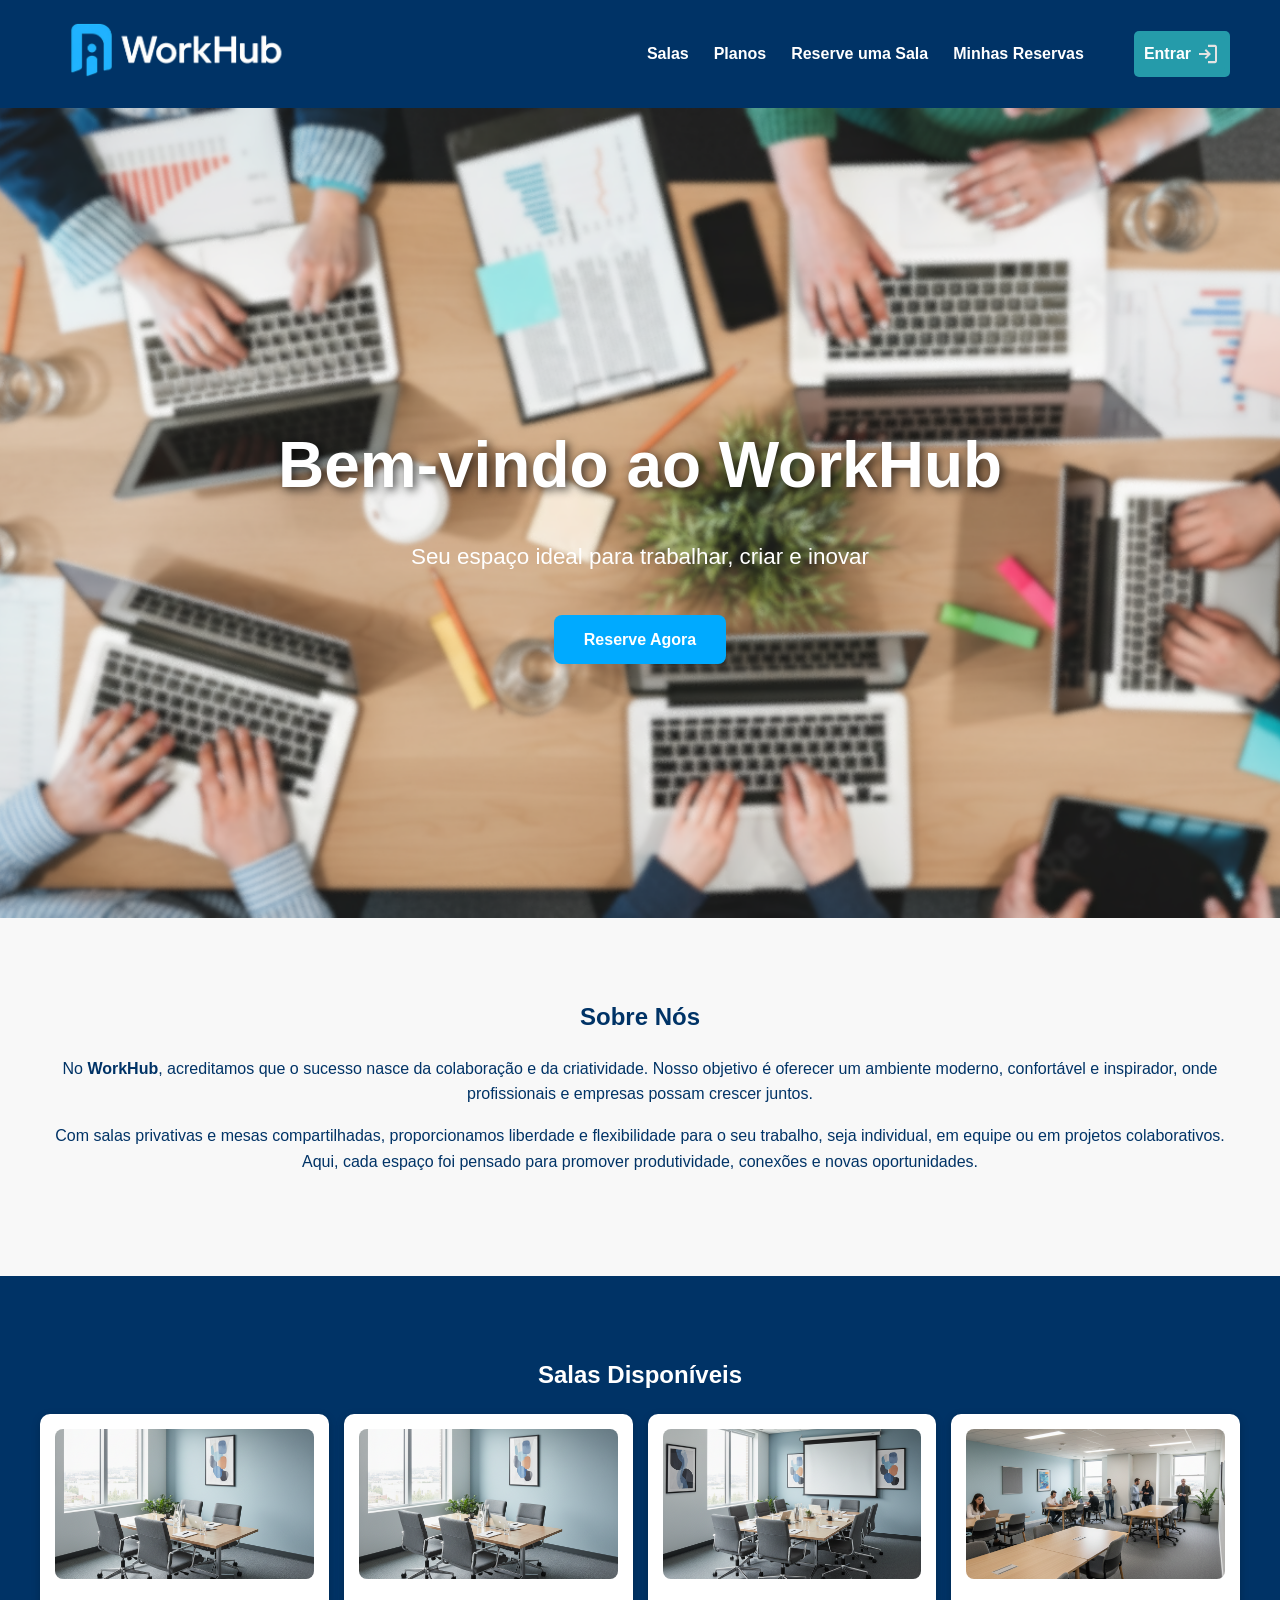
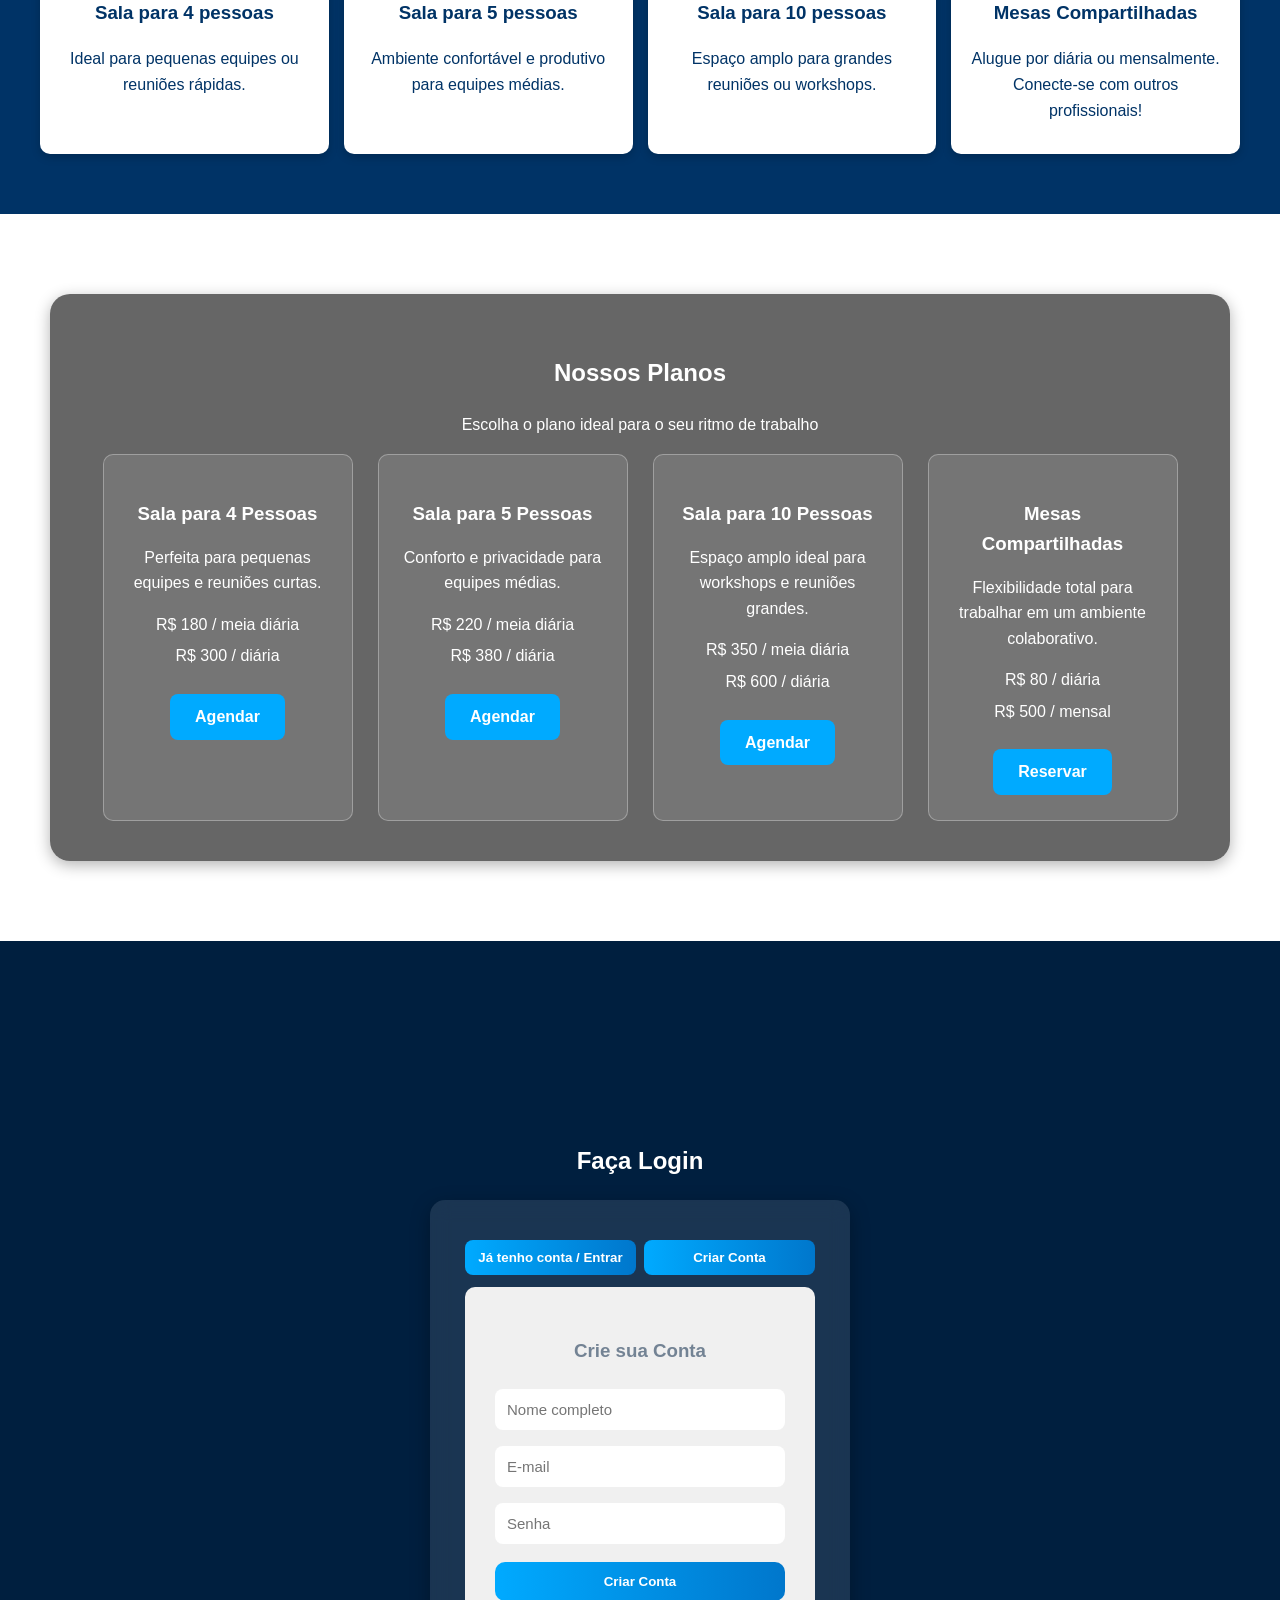
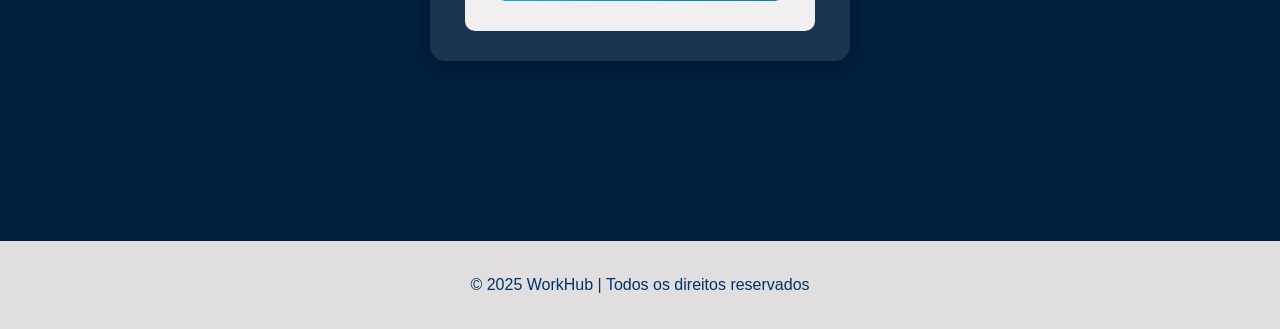
==== commit c66f438a: "meh" ====
--- a/frontend/index.html
+++ b/frontend/index.html
@@ -2,205 +2,204 @@
 
 <html lang="pt-br">
 
-<head>
-    <meta charset="UTF-8">
-    <meta name="viewport" content="width=device-width, initial-scale=1.0">
-    <title>WorkHub - Coworking</title>
-    <link rel="stylesheet" href="style.css">
-</head>
-
-<body>
-    <!-- Cabeçalho -->
-    <header>
-        <a href="index.html">
-            <div class="logo">
-                <img src="img/logo_workHub.png" class="logo">
-            </div>
-        </a>
-        <nav>
-            <ul>
-                <li><a href="#salas">Salas</a></li>
-                <li><a href="#planos">Planos</a></li>
-                <li><a href="#reserva">Reserve uma Sala</a></li>
-                <li><a id="minhas-reservas" href="minhas-reservas.html">Minhas Reservas</a></li>
-                <li>
-                    <a id="sair">
-                        Sair
-                        <img src="img/exit.svg">
-                    </a>
-                </li>
-                <li id="entrar">
-                    <a onclick="irParaLogin2()" id="entrar">
-                        Entrar
-                        <img src="img/enter.svg">
-                    </a>
-                </li>
-            </ul>
-        </nav>
-    </header>
-
-    <!-- Seção Home -->
-    <section id="home" class="hero" style="background-image: url('img/capa_workHub.png');">
-        <div class="capa">
-            <h1>Bem-vindo ao WorkHub</h1>
-            <p>Seu espaço ideal para trabalhar, criar e inovar</p>
-            <a class="btn btn-abrirmodal">Reserve Agora</a>
-        </div>
-    </section>
-
-    <!-- Seção Sobre Nós -->
-    <section id="sobre" class="section sobre-nos">
-        <h2>Sobre Nós</h2>
-        <p>
-            No <strong>WorkHub</strong>, acreditamos que o sucesso nasce da colaboração e da criatividade.
-            Nosso objetivo é oferecer um ambiente moderno, confortável e inspirador, onde profissionais e empresas
-            possam crescer juntos.
-        </p>
-        <p>
-            Com salas privativas e mesas compartilhadas, proporcionamos liberdade e flexibilidade para o seu trabalho,
-            seja individual, em equipe ou em projetos colaborativos. Aqui, cada espaço foi pensado para promover
-            produtividade, conexões e novas oportunidades.
-        </p> <br />
-    </section>
-
-    <!-- Seção Salas -->
-    <section id="salas" class="section">
-        <h2>Salas Disponíveis</h2>
-        <div class="salas-container">
-            <div class="sala">
-                <img src="img/sala_4pessoas.png" alt="Sala para 4 pessoas" class="img-sala" />
-                <h3>Sala para 4 pessoas</h3>
-                <p>Ideal para pequenas equipes ou reuniões rápidas.</p>
-            </div>
-            <div class="sala">
-                <img src="img/sala_4pessoas.png" alt="Sala para 5 pessoas" class="img-sala" />
-                <h3>Sala para 5 pessoas</h3>
-                <p>Ambiente confortável e produtivo para equipes médias.</p>
-            </div>
-            <div class="sala">
-                <img src="img/sala_10pessoas.png" alt="Sala para 10 pessoas" class="img-sala" />
-                <h3>Sala para 10 pessoas</h3>
-                <p>Espaço amplo para grandes reuniões ou workshops.</p>
-            </div>
-            <div class="sala">
-                <img src="img/sala_compartilhada.png" alt="Sala compartilhada" class="img-sala" />
-                <h3>Mesas Compartilhadas</h3>
-                <p>Alugue por diária ou mensalmente. Conecte-se com outros profissionais!</p>
-            </div>
-        </div>
-    </section>
-
-    <!-- Seção Planos -->
-    <section id="planos" class="section">
-        <div class="overlay">
-            <h2>Nossos Planos</h2>
-            <p>Escolha o plano ideal para o seu ritmo de trabalho</p>
-            <div class="planos-container">
-
-                <div class="plano">
-                    <h3>Sala para 4 Pessoas</h3>
-                    <p>Perfeita para pequenas equipes e reuniões curtas.</p>
-                    <ul>
-
-                        <li>R$ 180 / meia diária</li>
-                        <li>R$ 300 / diária</li>
-                    </ul>
-                    <a class="btn btn-abrirmodal">Agendar</a>
-                </div>
-
-                <div class="plano">
-                    <h3>Sala para 5 Pessoas</h3>
-                    <p>Conforto e privacidade para equipes médias.</p>
-                    <ul>
-
-                        <li>R$ 220 / meia diária</li>
-                        <li>R$ 380 / diária</li>
-                    </ul>
-                    <a class="btn btn-abrirmodal">Agendar</a>
-                </div>
-
-                <div class="plano">
-                    <h3>Sala para 10 Pessoas</h3>
-                    <p>Espaço amplo ideal para workshops e reuniões grandes.</p>
-                    <ul>
-
-                        <li>R$ 350 / meia diária</li>
-                        <li>R$ 600 / diária</li>
-                    </ul>
-                    <a class="btn btn-abrirmodal">Agendar</a>
-                </div>
-
-                <div class="plano">
+    <head>
+        <meta charset="UTF-8">
+        <meta name="viewport" content="width=device-width, initial-scale=1.0">
+        <title>WorkHub - Coworking</title>
+        <link rel="stylesheet" href="style.css">
+    </head>
+
+    <body>
+        <!-- Cabeçalho -->
+        <header>
+            <a href="index.html">
+                <div class="logo">
+                    <img src="img/logo_workHub.png" class="logo">
+                </div>
+            </a>
+            <nav>
+                <ul>
+                    <li><a href="#salas">Salas</a></li>
+                    <li><a href="#planos">Planos</a></li>
+                    <li><a href="#reserva">Reserve uma Sala</a></li>
+                    <li><a id="minhas-reservas" href="minhas-reservas.html">Minhas Reservas</a></li>
+                    <li>
+                        <a id="sair">
+                            Sair
+                            <img src="img/exit.svg">
+                        </a>
+                    </li>
+                    <li id="entrar">
+                        <a onclick="irParaLogin2()" id="entrar">
+                            Entrar
+                            <img src="img/enter.svg">
+                        </a>
+                    </li>
+                </ul>
+            </nav>
+        </header>
+
+        <!-- Seção Home -->
+        <section id="home" class="hero" style="background-image: url('img/capa_workHub.png');">
+            <div class="capa">
+                <h1>Bem-vindo ao WorkHub</h1>
+                <p>Seu espaço ideal para trabalhar, criar e inovar</p>
+                <a class="btn btn-abrirmodal">Reserve Agora</a>
+            </div>
+        </section>
+
+        <!-- Seção Sobre Nós -->
+        <section id="sobre" class="section sobre-nos">
+            <h2>Sobre Nós</h2>
+            <p>
+                No <strong>WorkHub</strong>, acreditamos que o sucesso nasce da colaboração e da criatividade. 
+                Nosso objetivo é oferecer um ambiente moderno, confortável e inspirador, onde profissionais e empresas 
+                possam crescer juntos. 
+            </p>
+            <p>
+                Com salas privativas e mesas compartilhadas, proporcionamos liberdade e flexibilidade para o seu trabalho, 
+                seja individual, em equipe ou em projetos colaborativos. Aqui, cada espaço foi pensado para promover 
+                produtividade, conexões e novas oportunidades.
+            </p> <br/>
+        </section>
+
+        <!-- Seção Salas -->
+        <section id="salas" class="section">
+            <h2>Salas Disponíveis</h2>
+            <div class="salas-container">
+                <div class="sala">
+                    <img src="img/sala_4pessoas.png" alt="Sala para 4 pessoas" class="img-sala"/>
+                    <h3>Sala para 4 pessoas</h3>
+                    <p>Ideal para pequenas equipes ou reuniões rápidas.</p>
+                </div>
+                <div class="sala">
+                    <img src="img/sala_4pessoas.png" alt="Sala para 5 pessoas" class="img-sala"/>
+                    <h3>Sala para 5 pessoas</h3>
+                    <p>Ambiente confortável e produtivo para equipes médias.</p>
+                </div>
+                <div class="sala">
+                    <img src="img/sala_10pessoas.png" alt="Sala para 10 pessoas" class="img-sala"/>
+                    <h3>Sala para 10 pessoas</h3>
+                    <p>Espaço amplo para grandes reuniões ou workshops.</p>
+                </div>
+                <div class="sala">
+                    <img src="img/sala_compartilhada.png" alt="Sala compartilhada" class="img-sala"/>
                     <h3>Mesas Compartilhadas</h3>
-                    <p>Flexibilidade total para trabalhar em um ambiente colaborativo.</p>
-                    <ul>
-
-                        <li>R$ 80 / diária</li>
-                        <li>R$ 500 / mensal</li>
-                    </ul>
-                    <a class="btn btn-abrirmodal">Reservar</a>
-                </div>
-
-            </div>
-        </div>
-    </section>
-
-    <!-- Seção Reserva (substituir a antiga) -->
-    <section id="reserva" class="section">
-        <h1>Faça Login</h1>
-
-        <div class="form-container">
-            <!-- abas rápidas -->
-            <div style="display:flex;gap:8px;justify-content:center;margin-bottom:12px;">
-                <button type="button" id="btn-entrar" class="btn">Já tenho conta / Entrar</button>
-                <button type="button" id="btn-criar-view" class="btn">Criar Conta</button>
-            </div>
-
-            <!-- aviso -->
-            <p id="aviso" class="alerta">⚠️ Você precisa se cadastrar ou entrar para fazer uma reserva.</p>
-
-            <!-- Formulário de criação (padrão visível) -->
-            <form id="form-criar" style="display:flex;">
-                <h3>Crie sua Conta</h3>
-                <input type="text" id="nome" placeholder="Nome completo" required>
-                <input type="email" id="email" placeholder="E-mail" required>
-                <input type="password" id="senha" placeholder="Senha" required>
-                <button type="button" class="btn" id="btn-criar">Criar Conta</button>
-            </form>
-
-            <!-- Formulário de login (inicialmente oculto) -->
-            <form id="form-entrar" style="display:none;">
-                <h3>Entrar</h3>
-                <input type="email" id="login-email" placeholder="E-mail" required>
-                <input type="password" id="login-senha" placeholder="Senha" required>
-                <button type="button" class="btn" id="btn-login">Entrar</button>
-            </form>
-
-            <!-- Área de agendamento (inicialmente oculta) -->
-            <form id="area-agendamento" style="display:none;margin-top:12px;">
-                <h3>Agendar Sala</h3>
-                <select id="sala-select" required>
-                    <option value="">Selecione a sala</option>
-                    <option>Sala para 4 pessoas</option>
-                    <option>Sala para 5 pessoas</option>
-                    <option>Sala para 10 pessoas</option>
-                    <option>Mesas Compartilhadas</option>
-                </select>
-                <input type="date" id="data-agenda" required>
-                <input type="time" id="hora-agenda" required>
-                <button type="submit" class="btn" id="btn-agendar">Agendar</button>
-            </form>
-            <p id="nao-encontrado" class="alerta">O usuário não foi encontrado, verifique se o usuário e/ou senha estão
-                corretos.</p>
-        </div>
-    </section>
-
-    <!-- Modal de Reserva -->
-    <div id="modal-reserva">
-
-        <div id="modal-square">
-            <div id="modal-close">X</div>
-            <h2 id="modal-title">Reservar Sala</h1>
+                    <p>Alugue por diária ou mensalmente. Conecte-se com outros profissionais!</p>
+                </div>
+            </div>
+        </section>
+
+        <!-- Seção Planos -->
+        <section id="planos" class="section">
+            <div class="overlay">
+                <h2>Nossos Planos</h2>
+                <p>Escolha o plano ideal para o seu ritmo de trabalho</p>
+                <div class="planos-container">
+
+                    <div class="plano">
+                        <h3>Sala para 4 Pessoas</h3>
+                        <p>Perfeita para pequenas equipes e reuniões curtas.</p>
+                        <ul>
+                        
+                            <li>R$ 180 / meia diária</li>
+                            <li>R$ 300 / diária</li>
+                        </ul>
+                        <a class="btn btn-abrirmodal">Agendar</a>
+                    </div>
+
+                    <div class="plano">
+                        <h3>Sala para 5 Pessoas</h3>
+                        <p>Conforto e privacidade para equipes médias.</p>
+                        <ul>
+                        
+                            <li>R$ 220 / meia diária</li>
+                            <li>R$ 380 / diária</li>
+                        </ul>
+                        <a class="btn btn-abrirmodal">Agendar</a>
+                    </div>
+
+                    <div class="plano">
+                        <h3>Sala para 10 Pessoas</h3>
+                        <p>Espaço amplo ideal para workshops e reuniões grandes.</p>
+                        <ul>
+                
+                            <li>R$ 350 / meia diária</li>
+                            <li>R$ 600 / diária</li>
+                        </ul>
+                        <a class="btn btn-abrirmodal">Agendar</a>
+                    </div>
+
+                    <div class="plano">
+                        <h3>Mesas Compartilhadas</h3>
+                        <p>Flexibilidade total para trabalhar em um ambiente colaborativo.</p>
+                        <ul>
+                
+                            <li>R$ 80 / diária</li>
+                            <li>R$ 500 / mensal</li>
+                        </ul>
+                        <a class="btn btn-abrirmodal">Reservar</a>
+                    </div>
+
+                </div>
+            </div>
+        </section>
+
+        <!-- Seção Reserva (substituir a antiga) -->
+        <section id="reserva" class="section">
+            <h1>Faça Login</h1>
+
+            <div class="form-container">
+                <!-- abas rápidas -->
+                <div style="display:flex;gap:8px;justify-content:center;margin-bottom:12px;">
+                    <button type="button" id="btn-entrar" class="btn">Já tenho conta / Entrar</button>
+                    <button type="button" id="btn-criar-view" class="btn">Criar Conta</button>
+                </div>
+
+                <!-- aviso -->
+                <p id="aviso" class="alerta">⚠️ Você precisa se cadastrar ou entrar para fazer uma reserva.</p>
+
+                <!-- Formulário de criação (padrão visível) -->
+                <form id="form-criar" style="display:block;">
+                    <h3>Crie sua Conta</h3>
+                    <input type="text" id="nome" placeholder="Nome completo" required>
+                    <input type="email" id="email" placeholder="E-mail" required>
+                    <input type="password" id="senha" placeholder="Senha" required>
+                    <button type="button" class="btn" id="btn-criar">Criar Conta</button>
+                </form>
+
+                <!-- Formulário de login (inicialmente oculto) -->
+                <form id="form-entrar" style="display:none;">
+                    <h3>Entrar</h3>
+                    <input type="email" id="login-email" placeholder="E-mail" required>
+                    <input type="password" id="login-senha" placeholder="Senha" required>
+                    <button type="button" class="btn" id="btn-login">Entrar</button>
+                </form>
+
+                <!-- Área de agendamento (inicialmente oculta) -->
+                <form id="area-agendamento" style="display:none;margin-top:12px;">
+                    <h3>Agendar Sala</h3>
+                    <select id="sala-select" required>
+                        <option value="">Selecione a sala</option>
+                        <option>Sala para 4 pessoas</option>
+                        <option>Sala para 5 pessoas</option>
+                        <option>Sala para 10 pessoas</option>
+                        <option>Mesas Compartilhadas</option>
+                    </select>
+                    <input type="date" id="data-agenda" required>
+                    <input type="time" id="hora-agenda" required>
+                    <button type="submit" class="btn" id="btn-agendar">Agendar</button>
+                </form>
+                <p id="nao-encontrado" class="alerta">O usuário não foi encontrado, verifique se o usuário e/ou senha estão corretos.</p>
+            </div>
+        </section>
+
+        <!-- Modal de Reserva -->
+        <div id="modal-reserva">
+            
+            <div id="modal-square">
+                <div id="modal-close">X</div>
+                <h2 id="modal-title">Reservar Sala</h1>
                 <div id="modal-loading">
                     <div class="loader"></div>
                 </div>
@@ -215,7 +214,7 @@
                     <select type="select" id="input-sala" disabled required>
                         <option value="">Selecione a sala</option>
                     </select>
-
+                    
                     <div id="form-row">
                         <div class="form-item">
                             <label for="input-capacidade">Capacidade:</label>
@@ -226,7 +225,7 @@
                             <input type="text" id="input-tipo" disabled>
                         </div>
                     </div>
-
+                
                     <label for="input-data">Data:</label>
                     <input type="date" id="input-data" disabled required>
 
@@ -239,13 +238,12 @@
 
                     <button type="button" id="verificar-disponibilidade">
                         Verificar disponibilidade
-                        <img src="img/search.svg" id="loader-verificar" class="loader-small" />
+                        <img src="img/search.svg" id="loader-verificar" class="loader-small"/>
                     </button>
 
-                    <button type="button" id="confirmar-reserva" disabled>
-                        Confirmar reserva
-                        <img src="img/done.svg" id="loader-confirmar" class="loader-small" />
-                    </button>
+                    <div id="modal-aviso">
+                        Já exite uma reserva para esta sala neste dia e turno. Por favor, escolha outra data ou sala.
+                    </div>
                 </form>
 
                 <div id="modal-pagamento">
@@ -257,7 +255,7 @@
                     <ul id="resumo-reserva">
                         <!-- detalhes da reserva serão inseridos aqui -->
                         <li>Unidade: <span id="resumo-unidade"></span></li>
-                        <li>Sala: <span id="resumo-sala"></span></li>
+                        <li>Sala: <span id="resumo-sala"></span></li>   
                         <li>Data: <span id="resumo-data"></span></li>
                         <li>Turno: <span id="resumo-turno"></span></li>
                         <li>Preço: R$ <span id="resumo-preco"></span></li>
@@ -266,68 +264,56 @@
                     <form id="pagamento-form">
                         <h3>Forma de Pagamento</h3>
                         <div id="form-row2">
-                            <input type="radio" class="forma-pagamento" id="cartao-credito" name="pagamento"
-                                value="cartao-credito" required>
+                            <input type="radio" class="forma-pagamento" id="cartao-credito" name="pagamento" value="cartao-credito" required>
                             <label for="cartao">Cartão de Crédito</label>
                         </div>
                         <div id="form-row2">
-                            <input type="radio" class="forma-pagamento" id="cartao-debito" name="pagamento"
-                                value="cartao-debito" required>
-                            <label for="cartao">Cartão de Débito</label><br>
+                            <input type="radio" class="forma-pagamento" id="cartao-debito" name="pagamento" value="cartao-debito" required>
+                            <label for="cartao">Cartão de Débito</label><br>   
                         </div>
                         <div id="form-row2">
                             <input type="radio" class="forma-pagamento" id="pix" name="pagamento" value="pix" required>
                             <label for="pix">PIX</label>
                         </div>
                         <div id="form-row2">
-                            <input type="radio" class="forma-pagamento" id="dinheiro" name="pagamento" value="dinheiro"
-                                required>
+                            <input type="radio" class="forma-pagamento" id="dinheiro" name="pagamento" value="dinheiro" required>
                             <label for="pix">Dinheiro</label>
                         </div>
                         <br>
-
+                        
                         <button type="button" id="confirmar-reserva" disabled>
                             Finalizar Pagamento
-                            <img src="img/done.svg" id="loader-confirmar" class="loader-small" />
+                            <img src="img/done.svg" id="loader-confirmar" class="loader-small"/>
                         </button>
                     </form>
                 </div>
+            </div>
         </div>
-    </div>
-
-    <script src="main.js" crossorigin="anonymous"></script>
-    <script src="reserva.js" crossorigin="anonymous"></script>
-
-    <script>
-        /* Lógica simples (simulada) - sem backend */
-        (function () {
-            const formCriar = document.getElementById('form-criar');
-            const formEntrar = document.getElementById('form-entrar');
-
-            // abas
-            document.getElementById('btn-entrar').addEventListener('click', function () {
-                formCriar.style.display = 'none';
-                formEntrar.style.display = 'flex';
-            });
-            document.getElementById('btn-criar-view').addEventListener('click', function () {
-                formEntrar.style.display = 'none';
-                formCriar.style.display = 'flex';
-            });
-        })();
-    </script>
-    <!-- Acessibilidade -->
-    <div id="accessibility-controls">
-        <button id="btn-decrease-font" aria-label="Diminuir fonte">A-</button>
-        <button id="btn-increase-font" aria-label="Aumentar fonte">A+</button>
-        <button id="btn-toggle-font" aria-label="Alternar fonte">F</button>
-    </div>
-
-    <div id="toast-container"></div>
-
-    <!-- Rodapé -->
-    <footer>
-        <p>© 2025 WorkHub | Todos os direitos reservados</p>
-    </footer>
-</body>
-
-</html>+
+        <script src="main.js" crossorigin="anonymous"></script>
+        <script src="reserva.js" crossorigin="anonymous"></script>
+
+        <script>
+            /* Lógica simples (simulada) - sem backend */
+            (function(){
+                const formCriar = document.getElementById('form-criar');
+                const formEntrar = document.getElementById('form-entrar');
+
+                // abas
+                document.getElementById('btn-entrar').addEventListener('click', function(){
+                    formCriar.style.display = 'none';
+                    formEntrar.style.display = 'block';
+                });
+                document.getElementById('btn-criar-view').addEventListener('click', function(){
+                    formEntrar.style.display = 'none';
+                    formCriar.style.display = 'block';
+                });
+            })();
+        </script>
+        <!-- Rodapé -->
+        <footer>
+            <p>© 2025 WorkHub | Todos os direitos reservados</p>
+        </footer>
+    </body>
+
+</html>
--- a/frontend/style.css
+++ b/frontend/style.css
@@ -1,237 +1,117 @@
-:root {
-    /* Colors */
-    --primary-color: #0f172a;
-    /* Deep Navy */
-    --secondary-color: #334155;
-    /* Slate */
-    --accent-color: #3b82f6;
-    /* Vibrant Blue */
-    --accent-hover: #2563eb;
-    --background-light: #f8fafc;
-    --text-dark: #1e293b;
-    --text-light: #f1f5f9;
-    --white: #ffffff;
-    --success: #10b981;
-    --error: #ef4444;
-    --warning: #f59e0b;
-
-    /* Spacing */
-    --spacing-xs: 4px;
-    --spacing-sm: 8px;
-    --spacing-md: 16px;
-    --spacing-lg: 24px;
-    --spacing-xl: 32px;
-    --spacing-xxl: 64px;
-
-    /* Shadows */
-    --shadow-sm: 0 1px 2px 0 rgb(0 0 0 / 0.05);
-    --shadow-md: 0 4px 6px -1px rgb(0 0 0 / 0.1), 0 2px 4px -2px rgb(0 0 0 / 0.1);
-    --shadow-lg: 0 10px 15px -3px rgb(0 0 0 / 0.1), 0 4px 6px -4px rgb(0 0 0 / 0.1);
-    --shadow-xl: 0 20px 25px -5px rgb(0 0 0 / 0.1), 0 10px 10px -5px rgb(0 0 0 / 0.04);
-
-    /* Fonts */
-    --font-sans: 'Inter', 'Segoe UI', Roboto, Helvetica, Arial, sans-serif;
-    --font-serif: 'Georgia', 'Cambria', 'Times New Roman', Times, serif;
-    --font-mono: 'Courier New', Courier, monospace;
-    --font-main: var(--font-sans);
-}
 
 body {
     margin: 0;
-    font-family: var(--font-main);
+    font-family: "Segoe UI", Arial, sans-serif;
     line-height: 1.6;
-    background-color: var(--background-light);
-    color: var(--text-dark);
-}
+}
+
 
 header {
-    background-color: rgba(15, 23, 42, 0.95);
-    color: var(--white);
+    background-color: #003366;
+    color: white;
     display: flex;
     justify-content: space-between;
     align-items: center;
-    padding: var(--spacing-md) 5%;
-    position: sticky;
-    top: 0;
-    z-index: 1000;
-    backdrop-filter: blur(10px);
-    box-shadow: var(--shadow-md);
+    padding: 15px 50px;
 }
 
 header .logo img {
-    height: 50px;
-    transition: transform 0.3s ease;
-}
-
-header .logo img:hover {
-    transform: scale(1.05);
+    height: 60px;
 }
 
 nav ul {
     list-style: none;
     display: flex;
-    gap: var(--spacing-lg);
+    gap: 25px;
+    /* height: 30px; */
     align-items: center;
-    margin: 0;
-    padding: 0;
 }
 
 nav a {
     text-decoration: none;
-    color: var(--text-light);
-    font-weight: 500;
-    transition: color 0.3s ease;
-    font-size: 0.95rem;
+    color: white;
+    font-weight: bold;
+    transition: 0.3s;
 }
 
 nav a:hover {
-    color: var(--accent-color);
+    color: #66b3ff;
 }
 
 
 .hero {
-    height: 90vh;
+    height: 80vh;
     background-size: cover;
     background-position: center;
-    background-attachment: fixed;
-    /* Parallax effect */
     display: flex;
     align-items: center;
     justify-content: center;
-    color: var(--white);
+    color: white;
     text-align: center;
     position: relative;
 }
 
-.hero::before {
-    content: '';
-    position: absolute;
-    top: 0;
-    left: 0;
-    right: 0;
-    bottom: 0;
-    background: linear-gradient(135deg, rgba(15, 23, 42, 0.8) 0%, rgba(15, 23, 42, 0.6) 100%);
-    z-index: 1;
-}
-
-
-.hero .capa {
-    position: relative;
-    z-index: 2;
-    max-width: 800px;
-    padding: var(--spacing-xl);
-}
-
-.hero h1 {
-    font-size: 3.5rem;
-    font-weight: 800;
-    margin-bottom: var(--spacing-md);
-    letter-spacing: -1px;
-    line-height: 1.2;
-}
-
-.hero p {
-    font-size: 1.25rem;
-    margin-bottom: var(--spacing-xl);
-    color: var(--text-light);
-    opacity: 0.9;
-}
+.hero .overlay {
+    background: rgba(0, 0, 0, 0.6);
+    padding: 40px;
+    border-radius: 10px;
+}
+
 
 .btn {
-    background-color: var(--accent-color);
-    color: var(--white);
-    padding: 12px 28px;
-    border-radius: 8px;
+    background-color: #003366;
+    color: white;
+    padding: 10px 20px;
+    border-radius: 5px;
     text-decoration: none;
     display: inline-block;
-    transition: all 0.3s ease;
-    font-weight: 600;
-    border: none;
-    cursor: pointer;
-    box-shadow: var(--shadow-md);
+    transition: 0.3s;
+    margin-top: 10px;
 }
 
 .btn:hover {
-    background-color: var(--accent-hover);
-    transform: translateY(-2px);
-    box-shadow: var(--shadow-lg);
+    background-color: #0055a5;
 }
 
 
 .section {
-    padding: var(--spacing-xxl) 5%;
-    text-align: center;
-}
-
-.section h2 {
-    font-size: 2.5rem;
-    color: var(--primary-color);
-    margin-bottom: var(--spacing-xl);
-    font-weight: 700;
-}
+    padding: 60px 20px;
+    text-align: center;
+}
+
 
 #sobre {
-    background-color: var(--white);
-    color: var(--text-dark);
-}
-
-#sobre p {
-    max-width: 800px;
-    margin: 0 auto var(--spacing-md);
-    font-size: 1.1rem;
-    color: var(--secondary-color);
+    background-color: #f8f8f8;
+    color: #003366;
+    padding: 60px 40px;
 }
 
 #salas {
-    background-color: var(--background-light);
-    color: var(--text-dark);
+    background-color: #003366;
+    color: white;
 }
 
 .salas-container {
-    display: grid;
-    grid-template-columns: repeat(auto-fit, minmax(280px, 1fr));
-    gap: var(--spacing-lg);
-    max-width: 1200px;
-    margin: 0 auto;
-    padding: var(--spacing-md);
+    display: flex;
+    gap: 20px;
+    flex-wrap: wrap;
+    justify-content: center;
 }
 
 .sala {
-    background-color: var(--white);
-    color: var(--text-dark);
-    border-radius: 16px;
-    padding: var(--spacing-lg);
-    box-shadow: var(--shadow-sm);
-    transition: all 0.3s ease;
-    display: flex;
-    flex-direction: column;
-    border: 1px solid rgba(0, 0, 0, 0.05);
-}
-
-.sala:hover {
-    transform: translateY(-5px);
-    box-shadow: var(--shadow-lg);
-}
-
-.img-sala {
-    width: 100%;
-    height: 200px;
-    object-fit: cover;
-    border-radius: 12px;
-    margin-bottom: var(--spacing-md);
-}
-
-.sala h3 {
-    margin: 0 0 var(--spacing-sm) 0;
-    color: var(--primary-color);
-    font-size: 1.25rem;
-}
-
-.sala p {
-    color: var(--secondary-color);
-    font-size: 0.95rem;
-    margin-bottom: var(--spacing-md);
-    flex-grow: 1;
+    background-color: white;
+    color: #003366;
+    border-radius: 10px;
+    padding: 20px;
+    width: 250px;
+    box-shadow: 0 3px 10px rgba(0, 0, 0, 0.2);
+}
+
+.img-placeholder {
+    background-color: #ccc;
+    height: 150px;
+    border-radius: 8px;
+    margin-bottom: 10px;
 }
 
 
@@ -241,629 +121,728 @@
     background-size: cover;
     background-position: center;
     background-attachment: fixed;
-    color: var(--white);
-    padding: var(--spacing-xxl) 5%;
-}
-
-#planos::before {
-    content: '';
-    position: absolute;
-    top: 0;
-    left: 0;
-    right: 0;
-    bottom: 0;
-    background: rgba(15, 23, 42, 0.9);
-    z-index: 1;
-
-    transition: opacity 0.5s ease;
-}
-
-#planos:hover::before {
-    opacity: 0.8;
-}
-
-
-#planos:hover::after {
-    opacity: 0.1;
+    color: white;
 }
 
 #planos .overlay {
+    background: rgba(156, 150, 150, 0.6);
+    padding: 60px 20px;
+    border-radius: 5px;
+}
+
+.planos-container {
+    display: flex;
+    gap: 20px;
+    justify-content: center;
+    flex-wrap: wrap;
+}
+
+.plano {
+    background-color: rgba(255, 255, 255, 0.1);
+    border: 1px solid rgba(255, 255, 255, 0.3);
+    border-radius: 10px;
+    padding: 20px;
+    width: 250px;
+    transition: 0.3s;
+}
+
+.plano:hover {
+    background-color: rgba(255, 255, 255, 0.2);
+    transform: scale(1.05);
+}
+
+
+.form-container {
+    display: flex;
+    justify-content: center;
+}
+
+form {
+    background-color: #f0f0f0;
+    padding: 30px;
+    border-radius: 10px;
+    width: 300px;
+}
+
+form input,
+form select {
+    width: 100%;
+    padding: 8px;
+    margin: 8px 0;
+    border-radius: 5px;
+    border: 1px solid #ccc;
+}
+
+
+footer {
+    background-color: rgb(224, 222, 222);
+    color:#003366;
+    text-align: center;
+    padding: 15px 0;
+}
+#reserva{
+    background-color:#003366;
+}
+h1 {
+  color: white;
+}
+
+.hero {
+    height: 90vh;
+    background-size: cover;
+    background-position: center;
     position: relative;
-    z-index: 2;
+    display: flex;
+    align-items: center;
+    justify-content: center;
+    text-align: center;
+}
+
+.capa {
+    color: white;
+    padding: 60px;
+    border-radius: 15px;
+}
+
+.capa h1 {
+    font-size: 4em; 
+    font-weight: 700;
+    margin-bottom: 20px;
+    text-shadow: 3px 3px 10px rgba(0, 0, 0, 0.7);
+}
+
+.capa p {
+    font-size: 1.4em;
+    margin-bottom: 30px;
+}
+
+.capa .btn {
+    background-color: #00aaff;
+    color: white;
+    padding: 12px 30px;
+    border-radius: 8px;
+    text-decoration: none;
+    font-weight: bold;
+    transition: 0.3s;
+}
+
+.capa .btn:hover {
+    background-color: #0088cc;
+}
+
+.capa .btn:hover {
+    background-color: #0055a5;
+}
+.salas-container {
+    display: flex;
+    justify-content: space-around;
+    align-items: stretch;
+    gap: 15px;
+    flex-wrap: nowrap; 
+    width: 100%;
     max-width: 1200px;
     margin: 0 auto;
 }
 
-#planos h2 {
-    color: var(--white);
+.sala {
+    background-color: white;
+    color: #003366;
+    border-radius: 10px;
+    padding: 15px;
+    width: 22%; 
+    box-shadow: 0 3px 10px rgba(0, 0, 0, 0.2);
+    text-align: center;
+    transition: transform 0.3s, box-shadow 0.3s;
+}
+
+.sala:hover {
+    transform: translateY(-5px);
+    box-shadow: 0 6px 15px rgba(0, 0, 0, 0.3);
+}
+
+.img-sala {
+    width: 100%;
+    height: 150px;
+    object-fit: cover;
+    border-radius: 8px;
+    margin-bottom: 10px;
+    display: block;
+}
+#planos {
+    background-image: url('img/img_01_workHub.jpg');
+    background-size: cover;
+    background-position: center;
+    color: white;
+    text-align: center;
+    padding: 80px 0;
+}
+
+#planos .overlay {
+    background: rgba(0, 0, 0, 0.6);
+    padding: 60px 0;
 }
 
 .planos-container {
-    display: grid;
-    grid-template-columns: repeat(auto-fit, minmax(280px, 1fr));
-    gap: var(--spacing-lg);
-    margin-top: var(--spacing-xl);
+    display: flex;
+    justify-content: center;
+    align-items: stretch;
+    gap: 25px;
+    max-width: 1200px;
+    margin: 0 auto;
+    flex-wrap: nowrap; 
+    overflow: hidden;
 }
 
 .plano {
-    background-color: rgba(255, 255, 255, 0.05);
-    border: 1px solid rgba(255, 255, 255, 0.1);
-    border-radius: 16px;
-    padding: var(--spacing-xl);
-    transition: all 0.3s ease;
-    backdrop-filter: blur(10px);
-    display: flex;
-    flex-direction: column;
+    background-color: rgba(255, 255, 255, 0.1);
+    border: 1px solid rgba(255, 255, 255, 0.3);
+    border-radius: 10px;
+    padding: 25px;
+    width: 22%; 
+    min-width: 250px;
+    box-sizing: border-box;
+    transition: 0.3s;
 }
 
 .plano:hover {
-    background-color: rgba(15, 23, 42, 0.6);
-    transform: translateY(-5px);
-    border-color: var(--accent-color);
-    backdrop-filter: blur(15px);
+    transform: scale(1.05);
+    background-color: rgba(255, 255, 255, 0.2);
 }
 
 .plano h3 {
-    color: var(--accent-color);
-    margin-top: 0;
-    font-size: 1.5rem;
+    margin-bottom: 10px;
 }
 
 .plano ul {
     list-style: none;
     padding: 0;
-    margin: var(--spacing-lg) 0;
-    flex-grow: 1;
+    margin: 15px 0;
 }
 
 .plano ul li {
-    margin-bottom: var(--spacing-sm);
-    color: var(--text-light);
-    display: flex;
-    align-items: center;
-    gap: 8px;
-}
-
-.plano ul li::before {
-    content: '✓';
-    color: var(--success);
+    margin: 6px 0;
+    font-weight: 500;
+}
+
+.plano .btn {
+    background-color: #00aaff;
+    color: white;
+    padding: 10px 25px;
+    border-radius: 8px;
+    text-decoration: none;
     font-weight: bold;
-}
-
-
-/* Forms & Login Section */
+    transition: 0.3s;
+    display: inline-block;
+}
+
+.plano .btn:hover {
+    background-color: #0088cc;
+}
+
+#planos .overlay {
+    max-width: 1100px;     
+    margin: 0 auto;        
+    border-radius: 20px;
+    box-shadow: 0 4px 15px rgba(0, 0, 0, 0.3);
+    padding: 40px;        
+}
+
 #reserva {
-    background-color: var(--primary-color);
-    color: var(--white);
-    text-align: center;
-    padding: var(--spacing-xxl) var(--spacing-md);
-    display: flex;
-    flex-direction: column;
-    justify-content: center;
-    align-items: center;
-    min-height: 80vh;
-    box-sizing: border-box;
-    position: relative;
-    overflow: hidden;
-}
-
-#reserva::before {
-    content: '';
-    position: absolute;
-    width: 100%;
-    height: 100%;
-    background: radial-gradient(circle at center, rgba(59, 130, 246, 0.1) 0%, transparent 70%);
-    pointer-events: none;
-}
-
-#reserva h1 {
-    margin-bottom: var(--spacing-xl);
-    font-size: 2.5rem;
-    font-weight: 700;
-    color: var(--white);
-    z-index: 2;
+    background-color: #003366;
+    color: white;
+    text-align: center;
+    padding: 60px 20px;
 }
 
 .form-container {
-    background: rgba(255, 255, 255, 0.05);
-    backdrop-filter: blur(12px);
-    border: 1px solid rgba(255, 255, 255, 0.1);
-    border-radius: 24px;
-    padding: var(--spacing-xl);
-    max-width: 420px;
-    width: 100%;
-    box-shadow: var(--shadow-xl);
     display: flex;
     flex-direction: column;
     align-items: center;
-    box-sizing: border-box;
-    z-index: 2;
-}
-
-.form-container>div {
-    display: flex;
-    gap: var(--spacing-sm);
-    justify-content: center;
-    margin-bottom: var(--spacing-lg);
-    width: 100%;
+    max-width: 360px;
+    margin: 0 auto;
+}
+
+
+.form-container > div {
+    display: flex;
+    gap: 10px;
+    justify-content: center;
+    margin-bottom: 15px;
 }
 
 #btn-entrar,
 #btn-criar-view {
-    flex: 1;
-    background-color: rgba(255, 255, 255, 0.1);
-    border: 1px solid rgba(255, 255, 255, 0.2);
-    color: var(--white);
-    font-weight: 600;
-    border-radius: 8px;
-    padding: 10px;
+    background-color: #00aaff;
+    border: none;
+    color: #fff;
+    font-weight: bold;
+    border-radius: 6px;
+    padding: 8px 16px;
     cursor: pointer;
-    transition: all 0.3s ease;
+    transition: 0.3s;
 }
 
 #btn-entrar:hover,
 #btn-criar-view:hover {
-    background-color: var(--accent-color);
-    border-color: var(--accent-color);
-}
-
-form {
-    width: 100%;
-    display: flex;
-    flex-direction: column;
-    gap: var(--spacing-md);
-}
-
-form h3 {
-    text-align: center;
-    color: var(--white);
-    margin-bottom: var(--spacing-md);
-    font-size: 1.5rem;
-}
-
-input,
-select {
-    width: 100%;
-    padding: 12px 16px;
-    border-radius: 8px;
-    border: 1px solid rgba(255, 255, 255, 0.2);
-    background-color: rgba(255, 255, 255, 0.05);
-    color: var(--white);
-    font-size: 1rem;
-    box-sizing: border-box;
-    transition: all 0.3s ease;
-    font-family: inherit;
-}
-
-input:focus,
-select:focus {
-    outline: none;
-    border-color: var(--accent-color);
-    background-color: rgba(255, 255, 255, 0.1);
-}
-
-input::placeholder {
-    color: rgba(255, 255, 255, 0.5);
-}
-
-input[type="date"] {
-    font-family: inherit;
-}
-
-/* Specific styling for modal inputs which are on white background */
-#modal-reserva input,
-#modal-reserva select {
-    background-color: var(--background-light);
-    color: var(--text-dark);
-    border-color: #cbd5e1;
-}
-
-#modal-reserva input:focus,
-#modal-reserva select:focus {
-    background-color: var(--white);
-    border-color: var(--accent-color);
-}
-
-#modal-reserva input:disabled,
-#modal-reserva select:disabled {
-    background-color: #f1f5f9;
-    color: #94a3b8;
-    cursor: not-allowed;
-}
-
-button.btn {
-    width: 100%;
-    background-color: var(--accent-color);
-    color: var(--white);
-    border: none;
-    border-radius: 8px;
-    padding: 12px;
+    background-color: #0088cc;
+}
+
+#aviso {
+    background-color: rgba(255, 255, 255, 0.12);
+    color: #ffdddd;
+    border-radius: 6px;
+    padding: 8px;
+    margin-bottom: 15px;
     font-weight: 600;
-    cursor: pointer;
-    transition: all 0.3s ease;
-    font-size: 1rem;
-    margin-top: var(--spacing-sm);
-}
-
-button.btn:hover {
-    background-color: var(--accent-hover);
-    transform: translateY(-2px);
-}
-
-#aviso,
-#nao-encontrado {
-    background-color: rgba(239, 68, 68, 0.2);
-    color: #fca5a5;
-    border: 1px solid rgba(239, 68, 68, 0.3);
-    border-radius: 8px;
-    padding: 12px;
-    margin-bottom: var(--spacing-md);
-    font-weight: 500;
     text-align: center;
     width: 100%;
     display: none;
-    box-sizing: border-box;
-}
-
-/* Modal Styling */
+}
+
+#reserva {
+  background-color: #001f3f;
+  color: white;
+  text-align: center;
+  padding: 80px 20px;
+
+  display: flex;
+  flex-direction: column;
+  justify-content: center;
+  align-items: center;
+  min-height: 100vh; 
+  box-sizing: border-box;
+}
+
+#reserva h2 {
+  margin-bottom: 25px;
+  font-size: 28px;
+  font-weight: bold;
+  color: #ffffff;
+}
+
+#reserva .form-container {
+  background: rgba(255, 255, 255, 0.1);
+  backdrop-filter: blur(10px);
+  border-radius: 15px;
+  padding: 30px 35px;
+  max-width: 420px;
+  width: 100%;
+  box-shadow: 0 6px 20px rgba(0, 0, 0, 0.3);
+  display: flex;
+  flex-direction: column;
+  align-items: center;
+  box-sizing: border-box;
+}
+
+#reserva .form-container > * {
+  width: 100%;
+  box-sizing: border-box;
+}
+
+#reserva .form-container > div {
+  display: flex;
+  justify-content: space-between;
+  gap: 10px;
+  margin-bottom: 15px;
+}
+
+#reserva .form-container > div button {
+  flex: 1;
+  background-color: #00aaff;
+  border: none;
+  color: #fff;
+  font-weight: bold;
+  padding: 10px;
+  border-radius: 8px;
+  cursor: pointer;
+  transition: 0.3s;
+}
+
+#reserva .form-container > div button:hover {
+  background-color: #0088cc;
+}
+
+#reserva #aviso {
+  background-color: rgba(255, 255, 255, 0.15);
+  color: #ffdddd;
+  border-radius: 8px;
+  padding: 10px;
+  font-weight: 600;
+  text-align: center;
+  margin-bottom: 15px;
+}
+
+
+#reserva form {
+  width: 100%;
+  display: flex;
+  flex-direction: column;
+  gap: 10px;
+  text-align: left;
+}
+
+#reserva input,
+#reserva select {
+  width: 100%;
+  padding: 12px;
+  border-radius: 8px;
+  border: none;
+  font-size: 15px;
+  box-sizing: border-box;
+}
+
+#reserva button.btn {
+  width: 100%;
+  background: linear-gradient(90deg, #00aaff, #0077cc);
+  color: white;
+  border: none;
+  border-radius: 10px;
+  padding: 12px;
+  font-weight: bold;
+  cursor: pointer;
+  transition: transform 0.2s, background 0.3s;
+}
+
+#reserva button.btn:hover {
+  transform: scale(1.03);
+  background: linear-gradient(90deg, #0099dd, #005fa3);
+}
+
+#reserva .form-container form h3 {
+  text-align: center !important;
+  color:#001f3f85 !important;
+  margin-bottom: 15px;
+  font-weight: 600;
+}
+
+/* modal */
+
 #modal-reserva {
-    background-color: rgba(15, 23, 42, 0.8);
-    backdrop-filter: blur(5px);
+    background-color: rgba(0, 0, 0, 0.5);
     position: fixed;
     top: 0;
-    left: 0;
     width: 100%;
     height: 100%;
+    display: flex;
+    justify-content: center;
+    align-content: center;
+    flex-wrap: wrap;
     display: none;
-    justify-content: center;
-    align-items: center;
-    z-index: 2000;
 }
 
 #modal-square {
-    background-color: var(--white);
-    width: 90%;
-    max-width: 500px;
-    padding: var(--spacing-xl);
-    border-radius: 24px;
-    box-shadow: var(--shadow-lg);
+    background-color: white;
+    width: 600px;
+    padding: 15px 20px;
+    border-radius: 10px;
+    box-shadow: 0 4px 15px rgba(0, 0, 0, 0.3);
     display: flex;
     flex-direction: column;
-    gap: var(--spacing-md);
-    position: relative;
-    max-height: 90vh;
-    overflow-y: auto;
-}
-
-#modal-close {
-    position: absolute;
-    top: 20px;
-    right: 20px;
+    gap: 15px;
+}
+
+#modal-loading {
+  display: flex;
+  justify-content: center;
+  align-items: center;
+  height: 100px;
+}
+
+.loader {
+  border: 8px solid #f3f3f3;      
+  border-top: 8px solid #3498db;   
+  border-radius: 50%;             
+  width: 60px;                  
+  height: 60px;
+  animation: spin 1s linear infinite;
+}
+
+@keyframes spin {
+  0% { transform: rotate(0deg); }
+  100% { transform: rotate(360deg); }
+}
+
+#modal-form {
+    display: none;
+    background-color: white;
+    width: 100%;
+    padding: 0px;
+    margin: 0px;
+}
+
+input[type="date"] {
+  width: 100%;          /* ocupa toda a largura do container */
+  box-sizing: border-box; /* inclui padding e borda dentro do width */
+  padding: 8px;          /* ajuste conforme seu design */
+  font-size: 14px;
+}
+
+#modal-title {
+    color: black;
+    text-align: center;
+    margin: 0;
+}
+
+input:disabled, select:disabled {
+  background-color: #eee;   /* cor de fundo */
+  color: #888;              /* cor do texto */
+  border: 1px solid #ccc;   /* borda diferenciada */
+  cursor: not-allowed;      /* cursor de bloqueio */
+}
+
+#verificar-disponibilidade {
+    background-color: #c7a900;
+    display: flex;
+    justify-content: center;
+    color: white;
+    padding: 10px;
+    border: none;
+    border-radius: 5px;
+    width: 100%;
     font-weight: bold;
     cursor: pointer;
-    color: var(--secondary-color);
-    font-size: 1.2rem;
-    transition: color 0.3s;
-    background: #f1f5f9;
-    width: 32px;
-    height: 32px;
-    border-radius: 50%;
-    display: flex;
-    align-items: center;
-    justify-content: center;
-}
-
-#modal-close:hover {
-    color: var(--error);
-    background: #fee2e2;
-}
-
-#modal-title {
-    color: var(--primary-color);
-    text-align: center;
-    margin: 0 0 var(--spacing-md) 0;
-    font-size: 1.5rem;
-}
-
-#modal-loading {
-    display: flex;
-    justify-content: center;
-    align-items: center;
-    height: 100px;
-}
-
-.loader {
-    border: 4px solid #f3f3f3;
-    border-top: 4px solid var(--accent-color);
-    border-radius: 50%;
-    width: 40px;
-    height: 40px;
-    animation: spin 1s linear infinite;
-}
-
-@keyframes spin {
-    0% {
-        transform: rotate(0deg);
-    }
-
-    100% {
-        transform: rotate(360deg);
-    }
+    transition: 0.3s;
+    margin-bottom: 10px;
+}
+
+#loader-verificar {
+    height: 16px;
+    margin: 0 0 0 5px;
+}
+
+#loader-confirmar {
+    height: 16px;
+    margin: 0 0 0 5px;
+}
+
+#confirmar-reserva {
+    background-color: #28a745;
+    display: flex;
+    justify-content: center;
+    color: white;
+    padding: 10px;
+    border: none;
+    border-radius: 5px;
+    width: 100%;
+    font-weight: bold;
+    cursor: pointer;
+    transition: 0.3s;
+}
+
+#confirmar-reserva:disabled {
+    background-color: #94d3a2;
+    cursor: not-allowed;
 }
 
 #form-row {
     display: flex;
-    gap: var(--spacing-md);
+    column-gap: 5px;
+}
+.form-item input{
+  width: 100%;       /* Faz o input ocupar toda a largura disponível */
+  box-sizing: border-box; /* Inclui padding/borda no cálculo da largura */
 }
 
 .form-item {
-    flex: 1;
-}
-
-label {
-    display: block;
-    margin-bottom: var(--spacing-xs);
-    color: var(--secondary-color);
-    font-weight: 500;
-    font-size: 0.9rem;
-}
-
-#verificar-disponibilidade,
-#confirmar-reserva {
-    display: flex;
-    justify-content: center;
-    align-items: center;
-    padding: 12px;
-    border: none;
-    border-radius: 8px;
-    width: 100%;
+    flex: 1;            /* Faz o item crescer igualmente */
+}
+
+#modal-pagamento {
+    display: none;
+    background-color: white;
+    width: 100%;
+    padding: 0px;
+    margin: 0px;
+}
+
+#pagamento-form {
+    padding: 10px 20px;
+    width: 100%;
+    box-sizing: border-box;
+}
+
+#pagamento-form h3 {
+    margin-bottom: 15px;
     font-weight: 600;
-    cursor: pointer;
-    transition: all 0.3s ease;
-    margin-top: var(--spacing-md);
-    font-size: 1rem;
-}
-
-#verificar-disponibilidade {
-    background-color: var(--warning);
-    color: var(--white);
-}
-
-#verificar-disponibilidade:hover {
-    background-color: #d97706;
-}
-
-#confirmar-reserva {
-    background-color: var(--success);
-    color: var(--white);
-}
-
-#confirmar-reserva:hover {
-    background-color: #059669;
-}
-
-#confirmar-reserva:disabled {
-    background-color: #cbd5e1;
-    cursor: not-allowed;
-}
-
-.loader-small {
-    height: 20px;
-    margin-left: 8px;
-    filter: brightness(0) invert(1);
-    /* Make icons white */
-}
-
-/* Payment Section */
-.aviso-positivo {
-    background-color: #ecfdf5;
-    border: 1px solid #a7f3d0;
-    border-radius: 12px;
-    color: #065f46;
-    padding: var(--spacing-md);
-    margin-bottom: var(--spacing-md);
-}
-
-.aviso-positivo h3 {
-    color: #065f46;
-    margin: 0 0 4px 0;
-    font-size: 1.1rem;
-}
-
-#resumo-reserva {
-    list-style: none;
-    padding: 0;
-    margin: var(--spacing-md) 0;
-    background: #f8fafc;
-    border-radius: 12px;
-    padding: var(--spacing-md);
-}
-
-#resumo-reserva li {
-    padding: 8px 0;
-    border-bottom: 1px solid #e2e8f0;
-    display: flex;
-    justify-content: space-between;
-    color: var(--secondary-color);
-}
-
-#resumo-reserva li:last-child {
-    border-bottom: none;
-    font-weight: bold;
-    color: var(--primary-color);
-}
-
-#form-row2 {
-    display: flex;
-    align-items: center;
-    margin-bottom: var(--spacing-sm);
-    padding: 10px;
-    border: 1px solid #e2e8f0;
-    border-radius: 8px;
-    cursor: pointer;
-    transition: all 0.2s;
-}
-
-#form-row2:hover {
-    border-color: var(--accent-color);
-    background-color: #f8fafc;
+}
+
+.formato-pagamento {
+    width: auto !important;
 }
 
 input[type="radio"] {
     width: auto;
-    margin-right: 12px;
-}
-
-/* Footer */
-footer {
-    background-color: var(--primary-color);
-    color: var(--text-light);
-    text-align: center;
-    padding: var(--spacing-lg) 0;
-    font-size: 0.9rem;
-}
-
-/* User Menu */
-#sair,
+    margin-right: 8px;
+}
+
+.aviso-positivo {
+    border: 2px solid rgb(26, 202, 26);
+    border-radius: 10px;
+    background-color: #daffbc;
+    color: green;
+    padding: 12px;
+}
+.aviso-positivo h3{
+    padding: 0px;
+    margin: 0;
+}
+.aviso-positivo p{
+    padding: 0px;
+    margin: 0;
+}
+
+.btn-abrirmodal:hover {
+    cursor: pointer;
+}
+
+#aviso {
+    display: none;
+}
+
+#sair {
+    background-color: rgb(151, 25, 25);
+    padding: 5px 12px;
+    border-radius: 5px;
+    height: 100%;
+    box-sizing: border-box;
+    display: flex; 
+    gap: 10px;
+    display: none;
+}
+
+#sair:hover {
+    cursor: pointer;
+    color: white;
+}
+
 #entrar {
-    display: flex;
-    align-items: center;
-    gap: 8px;
-    padding: 8px 16px;
-    border-radius: 20px;
+    background-color: rgb(37, 155, 170);
+    padding: 5px 5px;
+    border-radius: 5px;
+    height: 100%;
+    box-sizing: border-box;
+    display: flex; 
+    gap: 5px;
+}
+
+#entrar:hover {
+    cursor: pointer;
+    color: white;
+}
+
+#nao-encontrado {
+    background-color: rgba(255, 255, 255, 0.12);
+    color: #ffdddd;
+    border-radius: 6px;
+    padding: 8px;
     font-weight: 600;
-    font-size: 0.9rem;
-    transition: all 0.3s ease;
-}
-
-#sair {
-    background-color: rgba(239, 68, 68, 0.1);
-    color: var(--error);
+    text-align: center;
+    width: 100%;
     display: none;
-    /* Controlled by JS */
-}
-
-#sair:hover {
-    background-color: var(--error);
-    color: var(--white);
-}
-
-#entrar {
-    background-color: rgba(59, 130, 246, 0.1);
-    color: var(--accent-color);
-}
-
-#entrar:hover {
-    background-color: var(--accent-color);
-    color: var(--white);
-}
-
-#sair img,
-#entrar img {
-    height: 16px;
-    filter: invert(34%) sepia(98%) saturate(1868%) hue-rotate(204deg) brightness(101%) contrast(98%);
-    /* Blue filter */
-}
-
-#sair:hover img,
-#entrar:hover img {
-    filter: brightness(0) invert(1);
-    /* White filter */
-}
-
-/* Accessibility Controls */
-#accessibility-controls {
-    position: fixed;
-    bottom: 20px;
-    right: 20px;
-    display: flex;
-    gap: 10px;
-    z-index: 9999;
-}
-
-#accessibility-controls button {
-    background-color: var(--primary-color);
-    color: var(--white);
-    border: 2px solid var(--accent-color);
-    border-radius: 50%;
-    width: 45px;
-    height: 45px;
-    font-weight: bold;
-    font-size: 1.1rem;
-    cursor: pointer;
-    box-shadow: var(--shadow-lg);
-    transition: all 0.3s ease;
-    display: flex;
-    align-items: center;
-    justify-content: center;
-}
-
-#accessibility-controls button:hover {
-    background-color: var(--accent-color);
-    transform: scale(1.1);
-}
-
-/* Toast Notifications */
-#toast-container {
-    position: fixed;
-    top: 20px;
-    right: 20px;
-    z-index: 10000;
-    display: flex;
-    flex-direction: column;
-    gap: 10px;
-}
-
-.toast {
-    background-color: var(--white);
-    color: var(--text-dark);
-    padding: 16px 24px;
-    border-radius: 12px;
-    box-shadow: var(--shadow-lg);
-    display: flex;
-    align-items: center;
-    gap: 12px;
-    min-width: 300px;
-    animation: slideIn 0.3s ease forwards;
-    border-left: 6px solid var(--accent-color);
-}
-
-.toast.success {
-    border-left-color: var(--success);
-}
-
-.toast.error {
-    border-left-color: var(--error);
-}
-
-.toast.warning {
-    border-left-color: var(--warning);
-}
-
-.toast-icon {
-    font-size: 1.2rem;
-}
-
-@keyframes slideIn {
-    from {
-        transform: translateX(100%);
-        opacity: 0;
-    }
-
-    to {
-        transform: translateX(0);
-        opacity: 1;
-    }
-}
-
-@keyframes slideOut {
-    from {
-        transform: translateX(0);
-        opacity: 1;
-    }
-
-    to {
-        transform: translateX(100%);
-        opacity: 0;
-    }
+    margin: 12px 0px 0px 0px;
+}
+
+
+/* Tabela moderna com colunas ocupando a largura total */
+table {
+  width: 100%;
+  table-layout: fixed;         /* distribui a largura entre as colunas */
+  border-collapse: separate;   /* para border-radius */
+  border-spacing: 0;
+
+  border: 1px solid rgba(0,0,0,0.08);
+  border-radius: 12px;
+  background: #fff;
+  box-shadow: 0 8px 24px rgba(0,0,0,0.08);
+}
+
+/* Legenda */
+caption {
+  caption-side: top;
+  text-align: left;
+  font-weight: 600;
+  font-size: 1rem;
+  letter-spacing: .2px;
+  color: #111827;
+  padding: 12px 14px;
+}
+
+/* Cabeçalho sticky (em muitos navegadores funciona com th sticky) */
+thead th {
+  position: sticky;
+  top: 0;
+  z-index: 1;
+  background: linear-gradient(180deg, #f9fafb 0%, #f3f4f6 100%);
+  color: #111827;
+  font-weight: 700;
+  text-transform: uppercase;
+  letter-spacing: .6px;
+  font-size: .78rem;
+  padding: 14px 16px;
+  border-bottom: 1px solid rgba(0,0,0,0.08);
+  white-space: nowrap;
+}
+
+/* Células */
+tbody td, thead th { text-align: left; }
+tbody td {
+  padding: 12px 16px;
+  font-size: .92rem;
+  color: #374151;
+  border-top: 1px solid rgba(0,0,0,0.06);
+  overflow: hidden;            /* importante com table-layout: fixed */
+  text-overflow: ellipsis;     /* reticências se estourar */
+  white-space: nowrap;         /* evita quebrar em múltiplas linhas */
+}
+
+/* Zebra */
+tbody tr:nth-child(odd) { background: #fcfcfd; }
+tbody tr:nth-child(even){ background: #ffffff; }
+
+/* Hover */
+tbody tr:hover { background: #f5f7fb; }
+
+/* Foco via teclado */
+tbody tr:focus-within {
+  outline: 2px solid #3b82f6;
+  outline-offset: -2px;
+}
+
+/* Alinhamento numérico opcional */
+tbody td:last-child { text-align: right; }
+
+/* Ajuste de padding nas bordas arredondadas */
+thead th:first-child, tbody td:first-child { padding-left: 18px; }
+thead th:last-child,  tbody td:last-child  { padding-right: 18px; }
+
+/* Dark mode */
+@media (prefers-color-scheme: dark) {
+  table {
+    background: #0b0e13;
+    border-color: rgba(255,255,255,0.08);
+    box-shadow: 0 8px 24px rgba(0,0,0,0.5);
+  }
+  caption { color: #e5e7eb; }
+  thead th {
+    background: linear-gradient(180deg, #161b22 0%, #111827 100%);
+    color: #e5e7eb;
+    border-bottom-color: rgba(255,255,255,0.08);
+  }
+  tbody td {
+    color: #d1d5db;
+    border-top-color: rgba(255,255,255,0.06);
+  }
+  tbody tr:nth-child(odd) { background: #0f141a; }
+  tbody tr:nth-child(even){ background: #0b0e13; }
+  tbody tr:hover { background: #12171e; }
+}
+
+#modal-aviso {
+    display: none;
+    background-color: rgb(255, 195, 195);
+    color: red;
+    border: red 2px solid;
+    padding: 20px;
+    border-radius: 10px;
+    text-align: center;
 }
